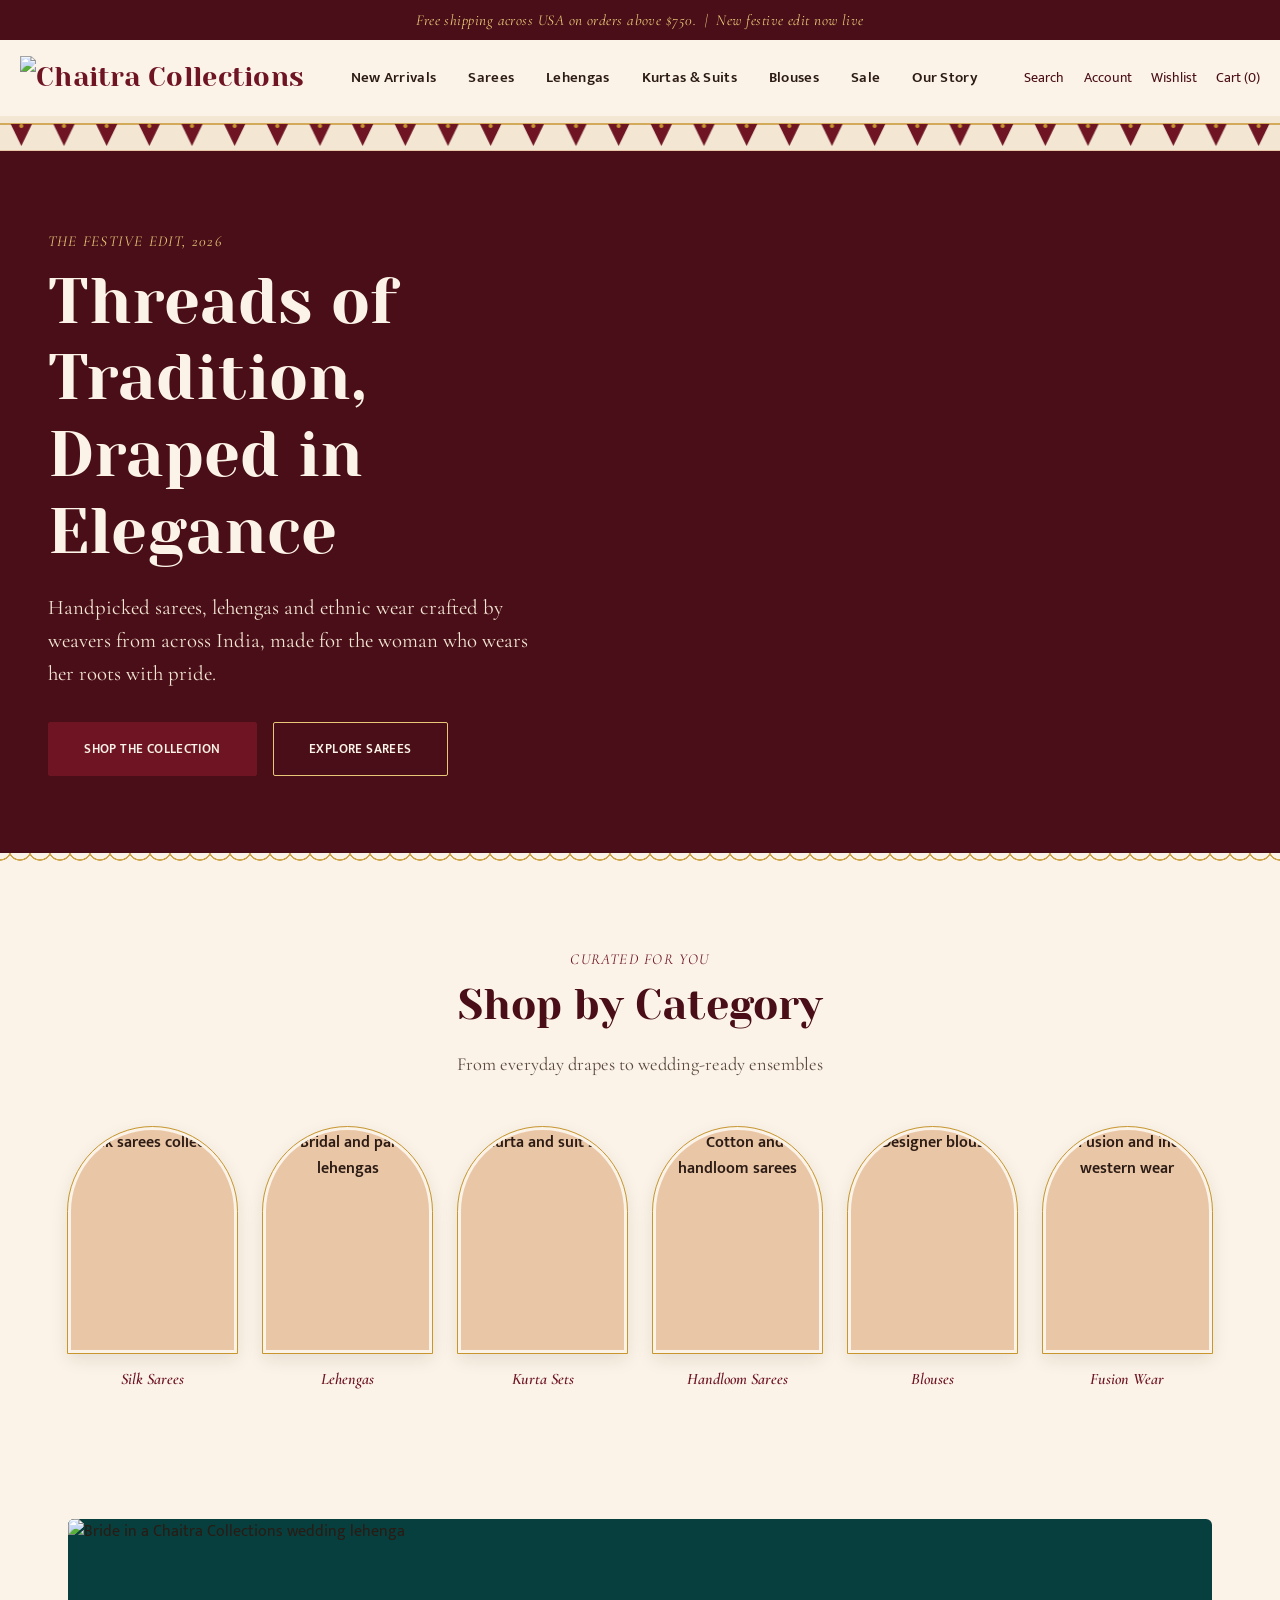
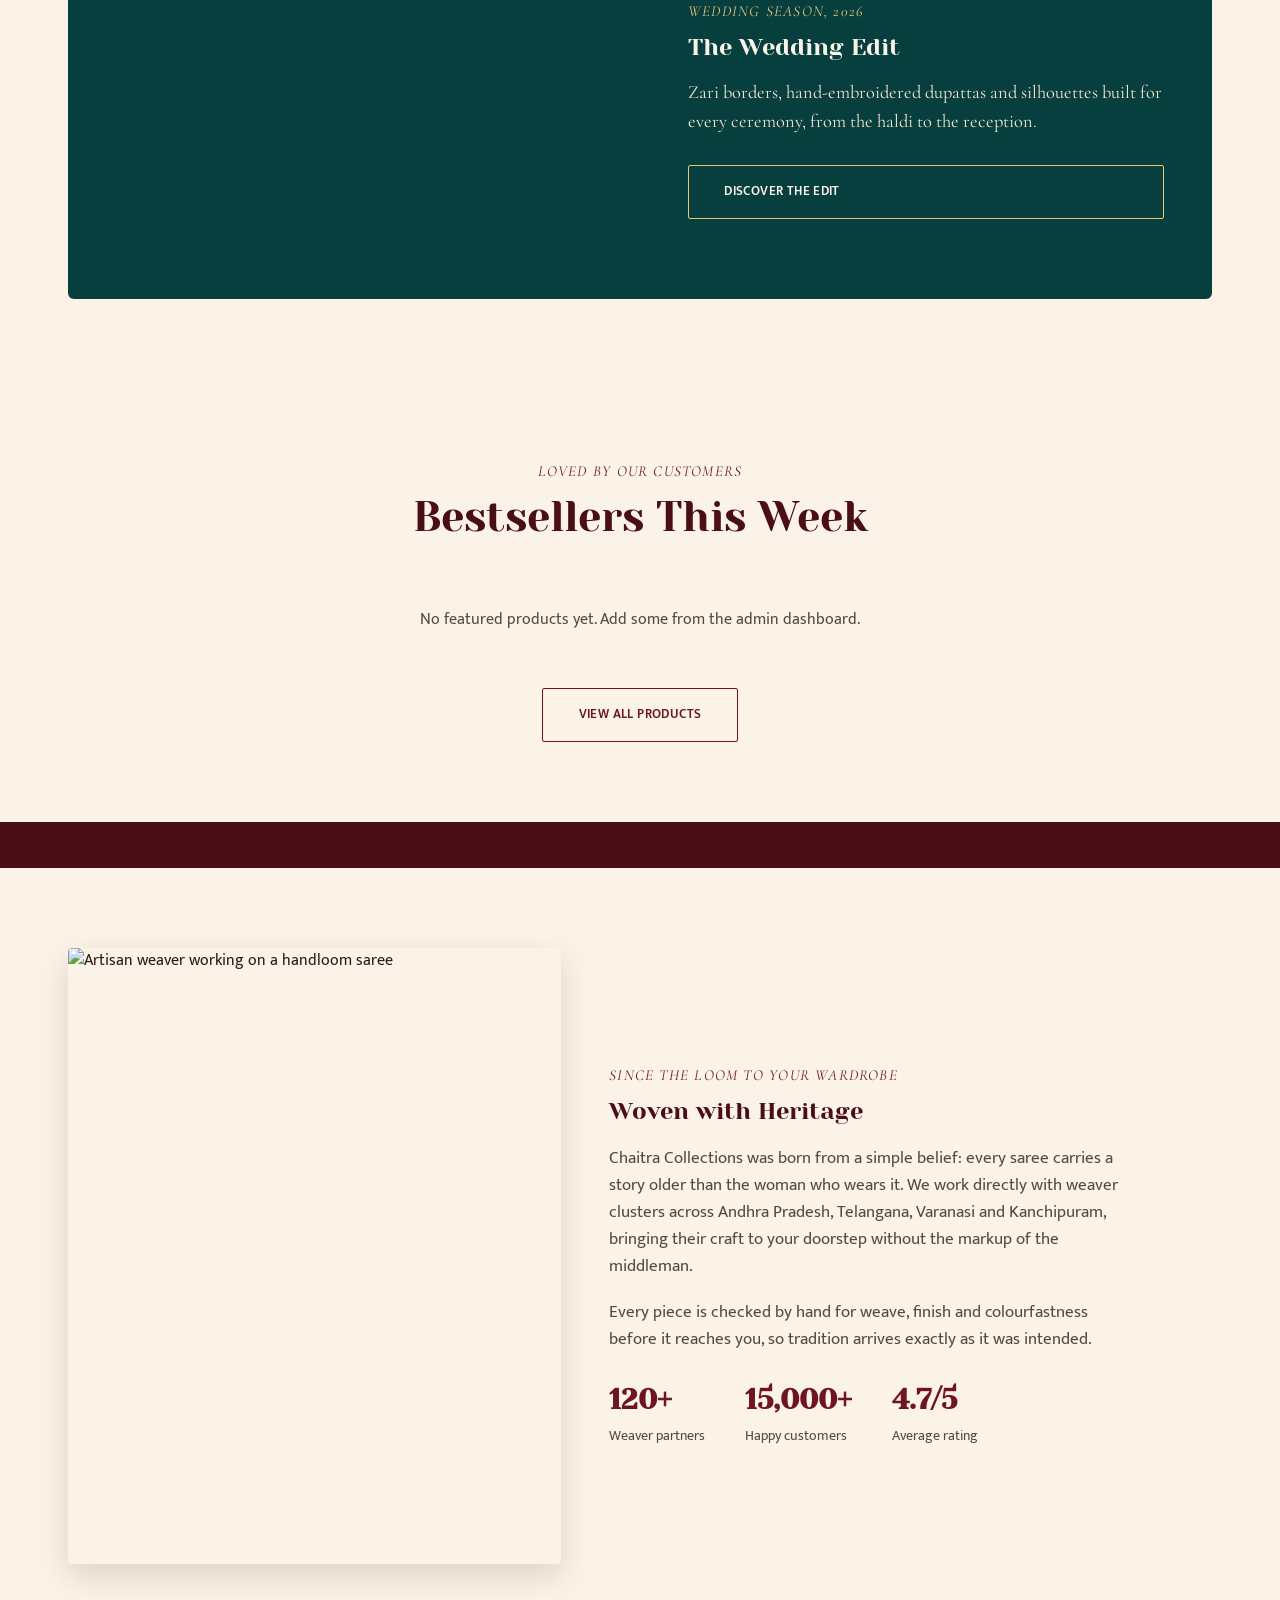
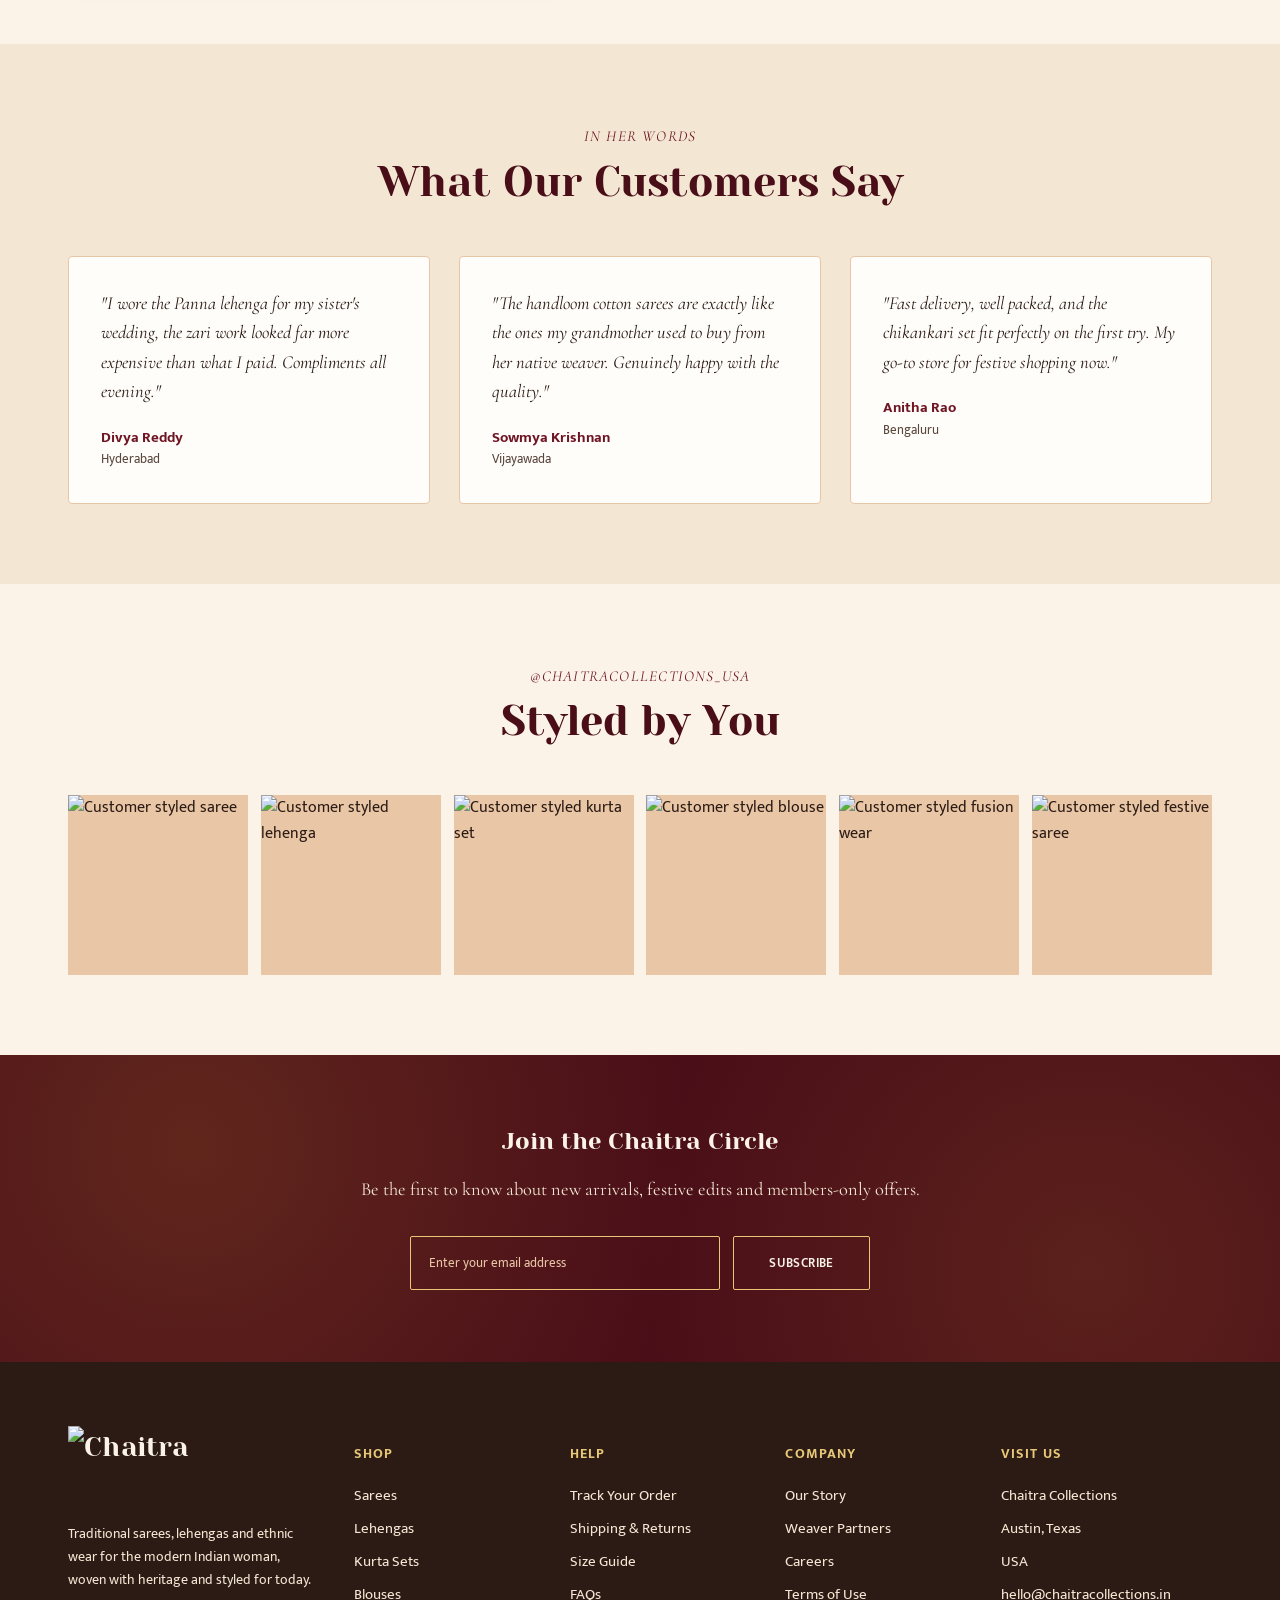
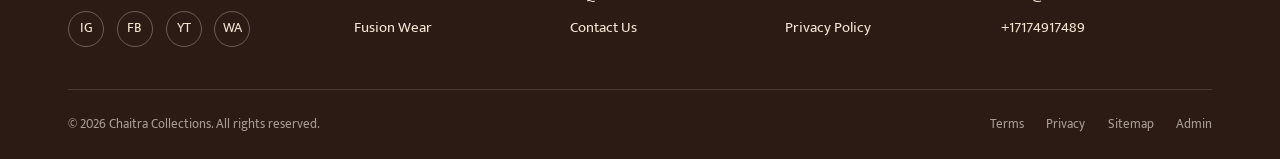
==== index.html @ c7c294cf "Add files via upload" ====
<!DOCTYPE html>
<html lang="en">
<head>
<meta charset="UTF-8">
<meta name="viewport" content="width=device-width, initial-scale=1.0">
<title>Chaitra Collections | Traditional Sarees, Lehengas &amp; Ethnic Wear for Women</title>
<meta name="description" content="Chaitra Collections brings you handpicked traditional sarees, lehengas, kurtas and ethnic wear for women, woven with heritage and styled for today.">
<link rel="preconnect" href="https://fonts.googleapis.com">
<link href="https://fonts.googleapis.com/css2?family=Yeseva+One&family=Cormorant+Garamond:ital@0;1&family=Mukta:wght@400;500;600;700&display=swap" rel="stylesheet">
<link rel="stylesheet" href="styles.css">
</head>
<body>

<!-- Announcement strip -->
<div class="announce-strip">Free shipping across USA on orders above $750. &nbsp;|&nbsp; New festive edit now live</div>

<!-- Header -->
<header class="site-header">
  <div class="container nav-row">
    <a href="index.html" class="logo">
      <img src="https://res.cloudinary.com/loxmaejx/image/upload/v1784742708/CHAITRA_COLLECTIONS_fuhpnd.png" alt="Chaitra Collections">
    </a>

    <nav aria-label="Primary">
      <ul class="nav-links">
        <li><a href="shop.html">New Arrivals</a></li>
        <li><a href="shop.html?category=sarees">Sarees</a></li>
        <li><a href="shop.html?category=lehengas">Lehengas</a></li>
        <li><a href="shop.html?category=kurtas">Kurtas &amp; Suits</a></li>
        <li><a href="shop.html?category=blouses">Blouses</a></li>
        <li><a href="shop.html?sale=1">Sale</a></li>
        <li><a href="about.html">Our Story</a></li>
      </ul>
    </nav>

    <div class="nav-icons">
      <a href="#" aria-label="Search">Search</a>
      <a href="#" aria-label="Account">Account</a>
      <a href="#" aria-label="Wishlist">Wishlist</a>
      <a href="#" aria-label="Cart">Cart (0)</a>
    </div>

    <button class="nav-toggle" aria-label="Open menu" aria-expanded="false">&#9776;</button>
  </div>

  <!-- Signature element: toran / bunting garland -->
  <div class="bunting" aria-hidden="true">
    <svg viewBox="0 0 1200 28" preserveAspectRatio="none">
      <defs>
        <pattern id="toranFlag" width="40" height="28" patternUnits="userSpaceOnUse">
          <line x1="0" y1="2" x2="40" y2="2" stroke="#C7962F" stroke-width="1.5"/>
          <polygon points="10,2 30,2 20,24" fill="#6E1423"/>
          <circle cx="20" cy="4" r="2" fill="#C7962F"/>
        </pattern>
      </defs>
      <rect width="1200" height="28" fill="url(#toranFlag)"/>
    </svg>
  </div>
</header>

<main>

  <!-- Hero -->
  <section class="hero">
    <div class="hero-content">
      <span class="eyebrow">The Festive Edit, 2026</span>
      <h1>Threads of Tradition,<br>Draped in Elegance</h1>
      <p>Handpicked sarees, lehengas and ethnic wear crafted by weavers from across India, made for the woman who wears her roots with pride.</p>
      <div class="hero-actions">
        <a href="shop.html" class="btn btn-primary">Shop the Collection</a>
        <a href="shop.html" class="btn btn-outline">Explore Sarees</a>
      </div>
    </div>
  </section>

  <div class="zari-border" aria-hidden="true"></div>

  <!-- Shop by category -->
  <section class="section">
    <div class="container">
      <div class="section-head">
        <span class="eyebrow">Curated for you</span>
        <h2>Shop by Category</h2>
        <p>From everyday drapes to wedding-ready ensembles</p>
      </div>

      <div class="category-row">
        <a href="shop.html" class="category-card">
          <div class="category-arch">
            <img src="https://res.cloudinary.com/loxmaejx/image/upload/v1784742944/silky_wear_jer1se.jpg" alt="Silk sarees collection">
          </div>
          <span>Silk Sarees</span>
        </a>
        <a href="shop.html" class="category-card">
          <div class="category-arch">
            <img src="https://res.cloudinary.com/loxmaejx/image/upload/v1784742944/Royal_Pink_Gold_Lehenga_Saree_Look_Bridal_Reception_Outfit_Inspiration_p0xczi.jpg" alt="Bridal and party lehengas">
          </div>
          <span>Lehengas</span>
        </a>
        <a href="shop.html" class="category-card">
          <div class="category-arch">
            <img src="https://res.cloudinary.com/loxmaejx/image/upload/v1784742943/Aari_Dori_Pearl_Embroidery__The_RANG_Edit_mbegpk.jpg" alt="Kurta and suit sets">
          </div>
          <span>Kurta Sets</span>
        </a>
        <a href="shop.html" class="category-card">
          <div class="category-arch">
            <img src="https://res.cloudinary.com/loxmaejx/image/upload/v1784742943/Gadwal_Handloom_pure_silk_sarees_in_rare_colors_and_ready_to_wear_blouse_with_embroidered_blouse_fits_up_to_32_-46_saree_is_ready_fall_pico_lbsdwd.jpg" alt="Cotton and handloom sarees">
          </div>
          <span>Handloom Sarees</span>
        </a>
        <a href="shop.html" class="category-card">
          <div class="category-arch">
            <img src="https://res.cloudinary.com/loxmaejx/image/upload/v1784742941/Beautiful_and_Stylish_Blouse_Back_Design_for_Brides_ofwxdy.jpg" alt="Designer blouses">
          </div>
          <span>Blouses</span>
        </a>
        <a href="shop.html" class="category-card">
          <div class="category-arch">
            <img src="https://res.cloudinary.com/loxmaejx/image/upload/v1784742942/Nupur_Kanoi_aihuoh.jpg" alt="Fusion and indo-western wear">
          </div>
          <span>Fusion Wear</span>
        </a>
      </div>
    </div>
  </section>

  <div class="toran toran--ivory"></div>

  <!-- Festive campaign split banner -->
  <section class="section" style="padding-top: 0;">
    <div class="container">
      <div class="split-banner">
        <img src="https://res.cloudinary.com/loxmaejx/image/upload/v1784743157/Velvet_blouse-u_mattomme_comeback_ide_embroidery_jothe_fire_look_guaranteed_VelvetBlouse_Embroi_n5fp6k.jpg" alt="Bride in a Chaitra Collections wedding lehenga">
        <div class="split-banner-copy">
          <span class="eyebrow">Wedding Season, 2026</span>
          <h2>The Wedding Edit</h2>
          <p>Zari borders, hand-embroidered dupattas and silhouettes built for every ceremony, from the haldi to the reception.</p>
          <a href="shop.html" class="btn btn-outline">Discover the Edit</a>
        </div>
      </div>
    </div>
  </section>

  <!-- Bestsellers -->
  <section class="section">
    <div class="container">
      <div class="section-head">
        <span class="eyebrow">Loved by our customers</span>
        <h2>Bestsellers This Week</h2>
      </div>

      <div class="product-grid" id="bestsellerProducts">
        <p style="text-align:center; color: var(--ink-soft); grid-column: 1 / -1;">Loading products...</p>
      </div>

      <div style="text-align:center; margin-top: 2.5rem;">
        <a href="shop.html" class="btn btn-outline-dark">View All Products</a>
      </div>
    </div>
  </section>

  <div class="toran toran--maroon"></div>

  <!-- Heritage / brand story -->
  <section class="section">
    <div class="container heritage">
      <div class="heritage-media">
        <img src="https://res.cloudinary.com/loxmaejx/image/upload/v1784743513/handwoven_heritage_preserved_by_milan_silk_and_sarees_gy4nl2.jpg" alt="Artisan weaver working on a handloom saree">
      </div>
      <div class="heritage-copy">
        <span class="eyebrow">Since the loom to your wardrobe</span>
        <h2>Woven with Heritage</h2>
        <p>Chaitra Collections was born from a simple belief: every saree carries a story older than the woman who wears it. We work directly with weaver clusters across Andhra Pradesh, Telangana, Varanasi and Kanchipuram, bringing their craft to your doorstep without the markup of the middleman.</p>
        <p>Every piece is checked by hand for weave, finish and colourfastness before it reaches you, so tradition arrives exactly as it was intended.</p>
        <div class="heritage-stats">
          <div><strong>120+</strong><span>Weaver partners</span></div>
          <div><strong>15,000+</strong><span>Happy customers</span></div>
          <div><strong>4.7/5</strong><span>Average rating</span></div>
        </div>
      </div>
    </div>
  </section>

  <!-- Testimonials -->
  <section class="section" style="background: var(--ivory-deep);">
    <div class="container">
      <div class="section-head">
        <span class="eyebrow">In her words</span>
        <h2>What Our Customers Say</h2>
      </div>
      <div class="testimonial-row">
        <div class="testimonial-card">
          <p>"I wore the Panna lehenga for my sister's wedding, the zari work looked far more expensive than what I paid. Compliments all evening."</p>
          <div class="testimonial-name">Divya Reddy</div>
          <div class="testimonial-place">Hyderabad</div>
        </div>
        <div class="testimonial-card">
          <p>"The handloom cotton sarees are exactly like the ones my grandmother used to buy from her native weaver. Genuinely happy with the quality."</p>
          <div class="testimonial-name">Sowmya Krishnan</div>
          <div class="testimonial-place">Vijayawada</div>
        </div>
        <div class="testimonial-card">
          <p>"Fast delivery, well packed, and the chikankari set fit perfectly on the first try. My go-to store for festive shopping now."</p>
          <div class="testimonial-name">Anitha Rao</div>
          <div class="testimonial-place">Bengaluru</div>
        </div>
      </div>
    </div>
  </section>

  <!-- Instagram strip -->
  <section class="section">
    <div class="container">
      <div class="section-head">
        <span class="eyebrow">@chaitracollections_usa</span>
        <h2>Styled by You</h2>
      </div>
      <div class="insta-grid">
        <a><img src="https://res.cloudinary.com/loxmaejx/image/upload/v1784997972/WhatsApp_Image_2026-07-24_at_10.43.46_PM_k0rudm.jpg" alt="Customer styled saree"></a>
        <a><img src="https://res.cloudinary.com/loxmaejx/image/upload/v1784997973/WhatsApp_Image_2026-07-25_at_9.30.21_PM_xlizim.jpg" alt="Customer styled lehenga"></a>
        <a><img src="https://res.cloudinary.com/loxmaejx/image/upload/v1784997972/WhatsApp_Image_2026-07-22_at_11.57.59_AM_xwdz6g.jpg" alt="Customer styled kurta set"></a>
        <a><img src="https://res.cloudinary.com/loxmaejx/image/upload/v1784997973/WhatsApp_Image_2026-07-24_at_10.43.45_PM_q5ag32.jpg" alt="Customer styled blouse"></a>
        <a><img src="https://res.cloudinary.com/loxmaejx/image/upload/v1784743232/IMG_0918.JPG_1_wudzhz.jpg" alt="Customer styled fusion wear"></a>
        <a><img src="https://res.cloudinary.com/loxmaejx/image/upload/v1784743287/WhatsApp_Image_2026-07-16_at_4.27.20_PM_s2uqmx.jpg" alt="Customer styled festive saree"></a>
      </div>
    </div>
  </section>

  <!-- Newsletter -->
  <section class="newsletter">
    <div class="container">
      <h2>Join the Chaitra Circle</h2>
      <p>Be the first to know about new arrivals, festive edits and members-only offers.</p>
      <form class="newsletter-form">
        <input type="email" placeholder="Enter your email address" required aria-label="Email address">
        <button type="submit" class="btn btn-outline">Subscribe</button>
      </form>
    </div>
  </section>

</main>

<!-- Footer -->
<footer class="site-footer">
  <div class="container">
    <div class="footer-grid">
      <div class="footer-brand">
        <a href="index.html" class="logo">
          <img src="https://res.cloudinary.com/loxmaejx/image/upload/v1784743714/CHAITRA_COLLECTIONS_1_xwufh3.png" alt="Chaitra Collections">
        </a>
        <p>Traditional sarees, lehengas and ethnic wear for the modern Indian woman, woven with heritage and styled for today.</p>
        <div class="footer-social">
          <a href="https://www.instagram.com/chaitracollections_usa/" aria-label="Instagram">IG</a>
          <a href="#" aria-label="Facebook">FB</a>
          <a href="#" aria-label="YouTube">YT</a>
          <a href="https://api.whatsapp.com/send/?phone=%2B17174917489&text&type=phone_number&app_absent=0&utm_source=ig" aria-label="WhatsApp">WA</a>
        </div>
      </div>
      <div>
        <h4>Shop</h4>
        <ul>
          <li><a href="shop.html?category=sarees">Sarees</a></li>
          <li><a href="shop.html?category=lehengas">Lehengas</a></li>
          <li><a href="shop.html?category=kurtas">Kurta Sets</a></li>
          <li><a href="shop.html?category=blouses">Blouses</a></li>
          <li><a href="shop.html">Fusion Wear</a></li>
        </ul>
      </div>
      <div>
        <h4>Help</h4>
        <ul>
          <li><a href="#">Track Your Order</a></li>
          <li><a href="#">Shipping &amp; Returns</a></li>
          <li><a href="#">Size Guide</a></li>
          <li><a href="#">FAQs</a></li>
          <li><a href="#">Contact Us</a></li>
        </ul>
      </div>
      <div>
        <h4>Company</h4>
        <ul>
          <li><a href="about.html">Our Story</a></li>
          <li><a href="#">Weaver Partners</a></li>
          <li><a href="#">Careers</a></li>
          <li><a href="#">Terms of Use</a></li>
          <li><a href="#">Privacy Policy</a></li>
        </ul>
      </div>
      <div>
        <h4>Visit Us</h4>
        <ul>
          <li>Chaitra Collections</li>
          <li>Austin, Texas</li>
          <li>USA</li>
          <li><a href="mailto:hello@chaitracollections.in">hello@chaitracollections.in</a></li>
          <li><a href="tel:+17174917489">+17174917489</a></li>
        </ul>
      </div>
    </div>
    <div class="footer-bottom">
      <span>&copy; 2026 Chaitra Collections. All rights reserved.</span>
      <div class="footer-bottom-links">
        <a href="#">Terms</a>
        <a href="#">Privacy</a>
        <a href="#">Sitemap</a>
        <a href="admin.html">Admin</a>
      </div>
    </div>
  </div>
</footer>

<script src="https://cdn.jsdelivr.net/npm/@supabase/supabase-js@2/dist/umd/supabase.js"></script>
<script src="data.js"></script>
<script src="home.js"></script>
<script src="script.js"></script>
</body>
</html>
---- styles.css ----
/* ==========================================================================
   Chaitra Collections — Design tokens
   Palette: Ivory canvas, Oxblood maroon, Antique gold, Peacock teal
   Type: Yeseva One (display), Cormorant Garamond (accent/italic), Mukta (body)
   ========================================================================== */

:root {
  --ivory: #FBF3E7;
  --ivory-deep: #F3E6D3;
  --maroon: #6E1423;
  --maroon-deep: #4A0E18;
  --gold: #C7962F;
  --gold-light: #E8C878;
  --teal: #0B5D5B;
  --teal-deep: #073F3E;
  --ink: #2B1B14;
  --ink-soft: #5A473D;
  --blush: #E9C6A6;
  --cream-card: #FFFDF9;

  --font-display: 'Yeseva One', serif;
  --font-accent: 'Cormorant Garamond', serif;
  --font-body: 'Mukta', sans-serif;

  --radius-arch: 200px 200px 0 0;
  --shadow-soft: 0 12px 30px rgba(74, 14, 24, 0.14);
  --shadow-card: 0 6px 18px rgba(43, 27, 20, 0.10);
}

* { box-sizing: border-box; }

html { scroll-behavior: smooth; }

body {
  margin: 0;
  background: var(--ivory);
  color: var(--ink);
  font-family: var(--font-body);
  font-size: 16px;
  line-height: 1.6;
  -webkit-font-smoothing: antialiased;
}

img { max-width: 100%; display: block; }

a { color: inherit; text-decoration: none; }

.eyebrow {
  font-family: var(--font-accent);
  font-style: italic;
  letter-spacing: 0.08em;
  text-transform: uppercase;
  color: var(--maroon);
  font-size: 0.95rem;
  display: inline-block;
  margin-bottom: 0.6rem;
}

h1, h2, h3, .display {
  font-family: var(--font-display);
  font-weight: 400;
  color: var(--maroon-deep);
  line-height: 1.2;
  margin: 0;
}

.container {
  max-width: 1240px;
  margin: 0 auto;
  padding: 0 clamp(1.2rem, 4vw, 3rem);
}

/* Focus visibility for keyboard users */
a:focus-visible,
button:focus-visible,
input:focus-visible {
  outline: 3px solid var(--teal);
  outline-offset: 3px;
}

@media (prefers-reduced-motion: reduce) {
  * { animation-duration: 0.001ms !important; transition-duration: 0.001ms !important; }
}

/* ==========================================================================
   Signature element: Toran / bunting garland divider
   A row of triangular festoon flags with a scalloped zari-style edge,
   used as a recurring motif between sections instead of a plain rule.
   ========================================================================== */

.toran {
  width: 100%;
  height: 46px;
  display: block;
  background: var(--ivory);
}

.toran--maroon { background: var(--maroon-deep); }
.toran--ivory { background: var(--ivory); }

/* Scalloped zari border strip (repeating arcs), used under headers/cards */
.zari-border {
  height: 14px;
  width: 100%;
  background-image: radial-gradient(circle at 10px -4px, transparent 10px, var(--gold) 10.5px, var(--gold) 11.5px, transparent 12px);
  background-size: 20px 20px;
  background-position: center top;
  background-repeat: repeat-x;
  opacity: 0.85;
}

/* ==========================================================================
   Top announcement strip
   ========================================================================== */

.announce-strip {
  background: var(--maroon-deep);
  color: var(--gold-light);
  text-align: center;
  font-family: var(--font-accent);
  font-style: italic;
  font-size: 0.95rem;
  letter-spacing: 0.03em;
  padding: 0.5rem 1rem;
}

/* ==========================================================================
   Header / Navigation
   ========================================================================== */

.site-header {
  background: var(--ivory);
  border-bottom: 1px solid var(--blush);
}

.nav-row {
  display: flex;
  align-items: center;
  justify-content: space-between;
  padding: 1rem 0;
  gap: 1.5rem;
}

.logo {
  font-family: var(--font-display);
  font-size: 1.7rem;
  color: var(--maroon);
  letter-spacing: 0.01em;
  display: inline-flex;
  align-items: center;
}

.logo span {
  color: var(--gold);
}

.logo img {
  height: 44px;
  width: auto;
  display: block;
}

.footer-brand .logo img {
  height: 38px;
}

.nav-links {
  display: flex;
  gap: 2rem;
  list-style: none;
  margin: 0;
  padding: 0;
  font-size: 0.95rem;
  font-weight: 600;
  letter-spacing: 0.02em;
}

.nav-links a {
  position: relative;
  padding: 0.3rem 0;
  color: var(--ink);
}

.nav-links a::after {
  content: "";
  position: absolute;
  left: 0; right: 0; bottom: -2px;
  height: 2px;
  background: var(--gold);
  transform: scaleX(0);
  transform-origin: left;
  transition: transform 0.25s ease;
}

.nav-links a:hover::after,
.nav-links a[aria-current="page"]::after {
  transform: scaleX(1);
}

.nav-icons {
  display: flex;
  align-items: center;
  gap: 1.2rem;
}

.nav-icons a, .nav-icons button {
  background: none;
  border: none;
  cursor: pointer;
  color: var(--maroon-deep);
  font-family: var(--font-body);
  font-size: 0.9rem;
  display: flex;
  align-items: center;
  gap: 0.35rem;
}

.nav-toggle {
  display: none;
  background: none;
  border: none;
  font-size: 1.5rem;
  color: var(--maroon-deep);
  cursor: pointer;
}

/* Bunting / toran garland under the header */
.bunting {
  display: flex;
  justify-content: center;
  background: var(--ivory-deep);
  overflow: hidden;
  padding-top: 6px;
}

.bunting svg { display: block; width: 100%; height: 28px; }

/* ==========================================================================
   Buttons
   ========================================================================== */

.btn {
  display: inline-block;
  font-family: var(--font-body);
  font-weight: 600;
  letter-spacing: 0.03em;
  text-transform: uppercase;
  font-size: 0.82rem;
  padding: 0.95rem 2.2rem;
  border-radius: 2px;
  cursor: pointer;
  border: 1.5px solid transparent;
  transition: background 0.2s ease, color 0.2s ease, border-color 0.2s ease;
}

.btn-primary {
  background: var(--maroon);
  color: var(--ivory);
  border-color: var(--maroon);
}
.btn-primary:hover { background: var(--maroon-deep); }

.btn-outline {
  background: transparent;
  color: var(--ivory);
  border-color: var(--gold-light);
}
.btn-outline:hover { background: var(--gold-light); color: var(--maroon-deep); }

.btn-outline-dark {
  background: transparent;
  color: var(--maroon);
  border-color: var(--maroon);
}
.btn-outline-dark:hover { background: var(--maroon); color: var(--ivory); }

/* ==========================================================================
   Hero
   ========================================================================== */

.hero {
  position: relative;
  min-height: 78vh;
  display: flex;
  align-items: center;
  background: linear-gradient(120deg, rgba(74,14,24,0.72), rgba(74,14,24,0.30)),
              url("https://res.cloudinary.com/loxmaejx/image/upload/v1784742007/ChatGPT_Image_Jul_22_2026_11_08_19_PM_uowbv6.png") center/cover no-repeat;
  background-color: var(--maroon-deep);
}

.hero-content {
  max-width: 620px;
  padding: 3rem clamp(1.2rem, 4vw, 3rem);
  color: var(--ivory);
}

.hero-content .eyebrow { color: var(--gold-light); }

.hero-content h1 {
  color: var(--ivory);
  font-size: clamp(2.6rem, 5vw, 4rem);
  margin-bottom: 1rem;
}

.hero-content p {
  font-family: var(--font-accent);
  font-size: 1.3rem;
  color: var(--ivory-deep);
  margin-bottom: 2rem;
  max-width: 480px;
}

.hero-actions { display: flex; gap: 1rem; flex-wrap: wrap; }

/* ==========================================================================
   Section headings
   ========================================================================== */

.section {
  padding: 5rem 0;
}

.section-head {
  text-align: center;
  max-width: 640px;
  margin: 0 auto 3rem;
}

.section-head h2 {
  font-size: clamp(1.9rem, 3.5vw, 2.6rem);
  margin-bottom: 0.5rem;
}

.section-head p {
  font-family: var(--font-accent);
  font-size: 1.15rem;
  color: var(--ink-soft);
}

/* ==========================================================================
   Category arches (shop by category)
   ========================================================================== */

.category-row {
  display: grid;
  grid-template-columns: repeat(6, 1fr);
  gap: 1.6rem;
}

.category-card {
  text-align: center;
  font-weight: 600;
}

.category-arch {
  border-radius: var(--radius-arch);
  overflow: hidden;
  aspect-ratio: 3 / 4;
  background: var(--blush);
  box-shadow: var(--shadow-card);
  margin-bottom: 0.9rem;
  border: 3px solid var(--ivory);
  outline: 1px solid var(--gold);
}

.category-arch img {
  width: 100%; height: 100%; object-fit: cover;
}

.category-card span {
  font-family: var(--font-accent);
  font-style: italic;
  color: var(--maroon);
}

/* ==========================================================================
   Split banner (festive / campaign)
   ========================================================================== */

.split-banner {
  display: grid;
  grid-template-columns: 1fr 1fr;
  align-items: stretch;
  background: var(--teal-deep);
  border-radius: 6px;
  overflow: hidden;
}

.split-banner img {
  width: 100%; height: 100%; object-fit: cover; min-height: 380px;
}

.split-banner-copy {
  padding: 3rem;
  color: var(--ivory);
  display: flex;
  flex-direction: column;
  justify-content: center;
}

.split-banner-copy .eyebrow { color: var(--gold-light); }
.split-banner-copy h2 { color: var(--ivory); }
.split-banner-copy p {
  font-family: var(--font-accent);
  font-size: 1.15rem;
  color: var(--ivory-deep);
  margin: 1rem 0 1.8rem;
}

/* ==========================================================================
   Product grid & cards
   ========================================================================== */

.product-grid {
  display: grid;
  grid-template-columns: repeat(4, 1fr);
  gap: 1.8rem;
}

.product-card {
  background: var(--cream-card);
  border-radius: 4px;
  overflow: hidden;
  box-shadow: var(--shadow-card);
  transition: transform 0.25s ease, box-shadow 0.25s ease;
}

.product-card:hover {
  transform: translateY(-4px);
  box-shadow: var(--shadow-soft);
}

.product-media {
  position: relative;
  aspect-ratio: 3 / 4;
  background: var(--ivory-deep);
  overflow: hidden;
}

.product-media img { width: 100%; height: 100%; object-fit: cover; }

.product-tag {
  position: absolute;
  top: 0.8rem; left: 0.8rem;
  background: var(--maroon);
  color: var(--gold-light);
  font-size: 0.7rem;
  letter-spacing: 0.05em;
  text-transform: uppercase;
  padding: 0.3rem 0.7rem;
  border-radius: 2px;
}

.product-wishlist {
  position: absolute;
  top: 0.7rem; right: 0.7rem;
  background: rgba(251,243,231,0.9);
  border: none;
  border-radius: 50%;
  width: 34px; height: 34px;
  cursor: pointer;
  color: var(--maroon);
}

.product-info { padding: 1rem 1.1rem 1.3rem; }

.product-info .cat {
  font-size: 0.75rem;
  text-transform: uppercase;
  letter-spacing: 0.06em;
  color: var(--ink-soft);
}

.product-info h3 {
  font-family: var(--font-body);
  font-weight: 600;
  font-size: 1rem;
  color: var(--ink);
  margin: 0.3rem 0 0.4rem;
}

.price-row { display: flex; align-items: baseline; gap: 0.6rem; }

.price-now { font-weight: 700; color: var(--maroon); }
.price-old { text-decoration: line-through; color: var(--ink-soft); font-size: 0.9rem; }
.price-off { color: var(--teal); font-size: 0.85rem; font-weight: 600; }

/* ==========================================================================
   Heritage / brand story strip
   ========================================================================== */

.heritage {
  display: grid;
  grid-template-columns: 0.9fr 1.1fr;
  gap: 3rem;
  align-items: center;
}

.heritage-media {
  position: relative;
  aspect-ratio: 4/5;
  border-radius: 4px;
  overflow: hidden;
  box-shadow: var(--shadow-soft);
}

.heritage-media img { width: 100%; height: 100%; object-fit: cover; }

.heritage-copy p {
  font-size: 1.05rem;
  color: var(--ink-soft);
  margin: 1.2rem 0;
  max-width: 520px;
}

.heritage-stats {
  display: flex;
  gap: 2.5rem;
  margin-top: 1.5rem;
}

.heritage-stats div strong {
  display: block;
  font-family: var(--font-display);
  font-size: 1.8rem;
  color: var(--maroon);
}

.heritage-stats div span {
  font-size: 0.85rem;
  color: var(--ink-soft);
}

/* ==========================================================================
   Testimonials
   ========================================================================== */

.testimonial-row {
  display: grid;
  grid-template-columns: repeat(3, 1fr);
  gap: 1.8rem;
}

.testimonial-card {
  background: var(--cream-card);
  border: 1px solid var(--blush);
  border-radius: 4px;
  padding: 2rem;
}

.testimonial-card p {
  font-family: var(--font-accent);
  font-style: italic;
  font-size: 1.15rem;
  color: var(--ink);
  margin: 0 0 1.2rem;
}

.testimonial-name { font-weight: 700; color: var(--maroon); font-size: 0.95rem; }
.testimonial-place { font-size: 0.8rem; color: var(--ink-soft); }

/* ==========================================================================
   Instagram strip
   ========================================================================== */

.insta-grid {
  display: grid;
  grid-template-columns: repeat(6, 1fr);
  gap: 0.8rem;
}

.insta-grid a {
  display: block;
  aspect-ratio: 1/1;
  overflow: hidden;
  background: var(--blush);
}

.insta-grid img { width: 100%; height: 100%; object-fit: cover; transition: transform 0.3s ease; }
.insta-grid a:hover img { transform: scale(1.06); }

/* ==========================================================================
   Newsletter
   ========================================================================== */

.newsletter {
  background: var(--maroon-deep);
  background-image: radial-gradient(circle at 15% 30%, rgba(199,150,47,0.18), transparent 45%),
                     radial-gradient(circle at 85% 70%, rgba(199,150,47,0.14), transparent 40%);
  color: var(--ivory);
  text-align: center;
  padding: 4.5rem 1.5rem;
}

.newsletter h2 { color: var(--ivory); margin-bottom: 0.6rem; }
.newsletter p { font-family: var(--font-accent); font-size: 1.15rem; color: var(--ivory-deep); margin-bottom: 2rem; }

.newsletter-form {
  display: flex;
  justify-content: center;
  gap: 0.8rem;
  max-width: 460px;
  margin: 0 auto;
  flex-wrap: wrap;
}

.newsletter-form input {
  flex: 1;
  min-width: 220px;
  padding: 0.9rem 1.1rem;
  border: 1.5px solid var(--gold-light);
  background: transparent;
  color: var(--ivory);
  border-radius: 2px;
  font-family: var(--font-body);
}

.newsletter-form input::placeholder { color: var(--blush); }

/* ==========================================================================
   Footer
   ========================================================================== */

.site-footer {
  background: var(--ink);
  color: var(--ivory-deep);
  padding: 4rem 0 1.5rem;
}

.footer-grid {
  display: grid;
  grid-template-columns: 1.4fr 1fr 1fr 1fr 1.2fr;
  gap: 2.5rem;
  padding-bottom: 2.5rem;
  border-bottom: 1px solid rgba(251,243,231,0.15);
}

.footer-grid h4 {
  color: var(--gold-light);
  font-family: var(--font-body);
  font-size: 0.85rem;
  text-transform: uppercase;
  letter-spacing: 0.08em;
  margin-bottom: 1.1rem;
}

.footer-grid ul { list-style: none; margin: 0; padding: 0; }
.footer-grid li { margin-bottom: 0.6rem; font-size: 0.92rem; }
.footer-grid a:hover { color: var(--gold-light); }

.footer-brand .logo { color: var(--ivory); margin-bottom: 0.8rem; display: inline-block; }
.footer-brand .logo span { color: var(--gold-light); }
.footer-brand p { font-size: 0.9rem; color: var(--ivory-deep); max-width: 260px; }

.footer-social { display: flex; gap: 0.8rem; margin-top: 1.2rem; }
.footer-social a {
  width: 36px; height: 36px;
  border: 1px solid rgba(251,243,231,0.3);
  border-radius: 50%;
  display: flex; align-items: center; justify-content: center;
  font-size: 0.85rem;
}
.footer-social a:hover { background: var(--gold-light); color: var(--ink); border-color: var(--gold-light); }

.footer-bottom {
  display: flex;
  justify-content: space-between;
  align-items: center;
  padding-top: 1.5rem;
  font-size: 0.82rem;
  color: rgba(251,243,231,0.6);
  flex-wrap: wrap;
  gap: 0.8rem;
}

.footer-bottom-links { display: flex; gap: 1.4rem; }

/* ==========================================================================
   Breadcrumb / filter bar (shop page)
   ========================================================================== */

.page-banner {
  background: var(--ivory-deep);
  padding: 3rem 0 2rem;
  text-align: center;
}

.breadcrumb {
  font-size: 0.85rem;
  color: var(--ink-soft);
  margin-bottom: 0.6rem;
}
.breadcrumb a { color: var(--maroon); font-weight: 600; }

.shop-layout {
  display: grid;
  grid-template-columns: 260px 1fr;
  gap: 2.5rem;
  align-items: start;
}

.filter-panel {
  background: var(--cream-card);
  border: 1px solid var(--blush);
  border-radius: 4px;
  padding: 1.6rem;
  position: sticky;
  top: 1.5rem;
}

.filter-group { margin-bottom: 1.6rem; }
.filter-group:last-child { margin-bottom: 0; }

.filter-group h4 {
  font-size: 0.85rem;
  text-transform: uppercase;
  letter-spacing: 0.06em;
  color: var(--maroon);
  margin-bottom: 0.8rem;
}

.filter-option {
  display: flex;
  align-items: center;
  gap: 0.55rem;
  font-size: 0.92rem;
  margin-bottom: 0.55rem;
  color: var(--ink-soft);
}

.swatch-row { display: flex; flex-wrap: wrap; gap: 0.5rem; }
.swatch {
  width: 26px; height: 26px;
  border-radius: 50%;
  border: 2px solid var(--ivory);
  outline: 1px solid var(--blush);
  cursor: pointer;
}

.shop-toolbar {
  display: flex;
  justify-content: space-between;
  align-items: center;
  margin-bottom: 1.8rem;
  font-size: 0.9rem;
  color: var(--ink-soft);
}

.shop-toolbar select {
  font-family: var(--font-body);
  border: 1px solid var(--blush);
  background: var(--cream-card);
  padding: 0.5rem 0.8rem;
  border-radius: 2px;
}

.shop-grid {
  display: grid;
  grid-template-columns: repeat(3, 1fr);
  gap: 1.8rem;
}

.pagination {
  display: flex;
  justify-content: center;
  gap: 0.6rem;
  margin-top: 3rem;
}

.pagination a {
  width: 38px; height: 38px;
  border: 1px solid var(--blush);
  border-radius: 50%;
  display: flex; align-items: center; justify-content: center;
  font-size: 0.9rem;
}

.pagination a[aria-current="page"] {
  background: var(--maroon);
  color: var(--ivory);
  border-color: var(--maroon);
}

/* ==========================================================================
   Product detail page
   ========================================================================== */

.product-detail {
  display: grid;
  grid-template-columns: 1fr 1fr;
  gap: 3.5rem;
}

.pd-gallery-main {
  aspect-ratio: 3/4;
  border-radius: 4px;
  overflow: hidden;
  background: var(--ivory-deep);
  margin-bottom: 1rem;
}
.pd-gallery-main img { width: 100%; height: 100%; object-fit: cover; }

.pd-gallery-thumbs { display: grid; grid-template-columns: repeat(4, 1fr); gap: 0.7rem; }
.pd-gallery-thumbs div {
  aspect-ratio: 3/4;
  border-radius: 3px;
  overflow: hidden;
  border: 2px solid transparent;
  cursor: pointer;
  background: var(--ivory-deep);
}
.pd-gallery-thumbs div.active { border-color: var(--gold); }
.pd-gallery-thumbs img { width: 100%; height: 100%; object-fit: cover; }

.pd-info .cat { text-transform: uppercase; letter-spacing: 0.06em; font-size: 0.8rem; color: var(--ink-soft); }
.pd-info h1 { font-size: 2.1rem; margin: 0.5rem 0 0.7rem; }

.pd-rating { display: flex; align-items: center; gap: 0.5rem; color: var(--gold); margin-bottom: 1rem; font-size: 0.9rem; }
.pd-rating span { color: var(--ink-soft); }

.pd-price { display: flex; align-items: baseline; gap: 0.8rem; margin-bottom: 1.5rem; }
.pd-price .price-now { font-size: 1.5rem; }
.pd-tax-note { font-size: 0.8rem; color: var(--ink-soft); margin-top: -1rem; margin-bottom: 1.5rem; }

.pd-block { margin-bottom: 1.6rem; }
.pd-block h4 { font-size: 0.85rem; text-transform: uppercase; letter-spacing: 0.06em; color: var(--maroon); margin-bottom: 0.7rem; }

.size-row { display: flex; gap: 0.7rem; flex-wrap: wrap; }
.size-pill {
  width: 44px; height: 44px;
  border: 1.5px solid var(--blush);
  border-radius: 50%;
  display: flex; align-items: center; justify-content: center;
  font-size: 0.85rem; font-weight: 600;
  cursor: pointer;
  background: var(--cream-card);
}
.size-pill.active, .size-pill:hover { border-color: var(--maroon); color: var(--maroon); }

.pd-actions { display: flex; gap: 1rem; margin: 2rem 0; flex-wrap: wrap; }
.pd-actions .btn { flex: 1; min-width: 200px; text-align: center; }

.pd-usps { display: flex; flex-direction: column; gap: 0.8rem; font-size: 0.9rem; color: var(--ink-soft); border-top: 1px solid var(--blush); padding-top: 1.5rem; }

.accordion { border-top: 1px solid var(--blush); }
.accordion-item { border-bottom: 1px solid var(--blush); }
.accordion-item summary {
  padding: 1rem 0;
  cursor: pointer;
  font-weight: 600;
  color: var(--maroon-deep);
  display: flex;
  justify-content: space-between;
}
.accordion-item p, .accordion-item ul { color: var(--ink-soft); padding-bottom: 1rem; margin: 0; }

/* ==========================================================================
   Responsive
   ========================================================================== */

@media (max-width: 1080px) {
  .category-row { grid-template-columns: repeat(3, 1fr); }
  .product-grid { grid-template-columns: repeat(2, 1fr); }
  .shop-grid { grid-template-columns: repeat(2, 1fr); }
  .footer-grid { grid-template-columns: 1fr 1fr; }
  .heritage { grid-template-columns: 1fr; }
  .testimonial-row { grid-template-columns: 1fr; }
  .insta-grid { grid-template-columns: repeat(3, 1fr); }
}

@media (max-width: 860px) {
  .nav-links {
    display: none;
    position: absolute;
    left: 0; right: 0; top: 100%;
    background: var(--ivory);
    flex-direction: column;
    gap: 0;
    padding: 0.5rem 1.2rem 1rem;
    border-bottom: 1px solid var(--blush);
    box-shadow: var(--shadow-card);
  }
  .nav-links.nav-links--open { display: flex; }
  .nav-links li { width: 100%; }
  .nav-links a { display: block; padding: 0.7rem 0; }
  .site-header { position: relative; }
  .nav-toggle { display: block; }
  .split-banner { grid-template-columns: 1fr; }
  .split-banner img { min-height: 260px; }
  .shop-layout { grid-template-columns: 1fr; }
  .filter-panel { position: static; }
  .product-detail { grid-template-columns: 1fr; gap: 2rem; }
}

@media (max-width: 560px) {
  .category-row { grid-template-columns: repeat(2, 1fr); }
  .product-grid { grid-template-columns: 1fr 1fr; }
  .shop-grid { grid-template-columns: 1fr; }
  .footer-grid { grid-template-columns: 1fr; gap: 2rem; }
  .insta-grid { grid-template-columns: repeat(2, 1fr); }
  .hero { min-height: 90vh; }
}
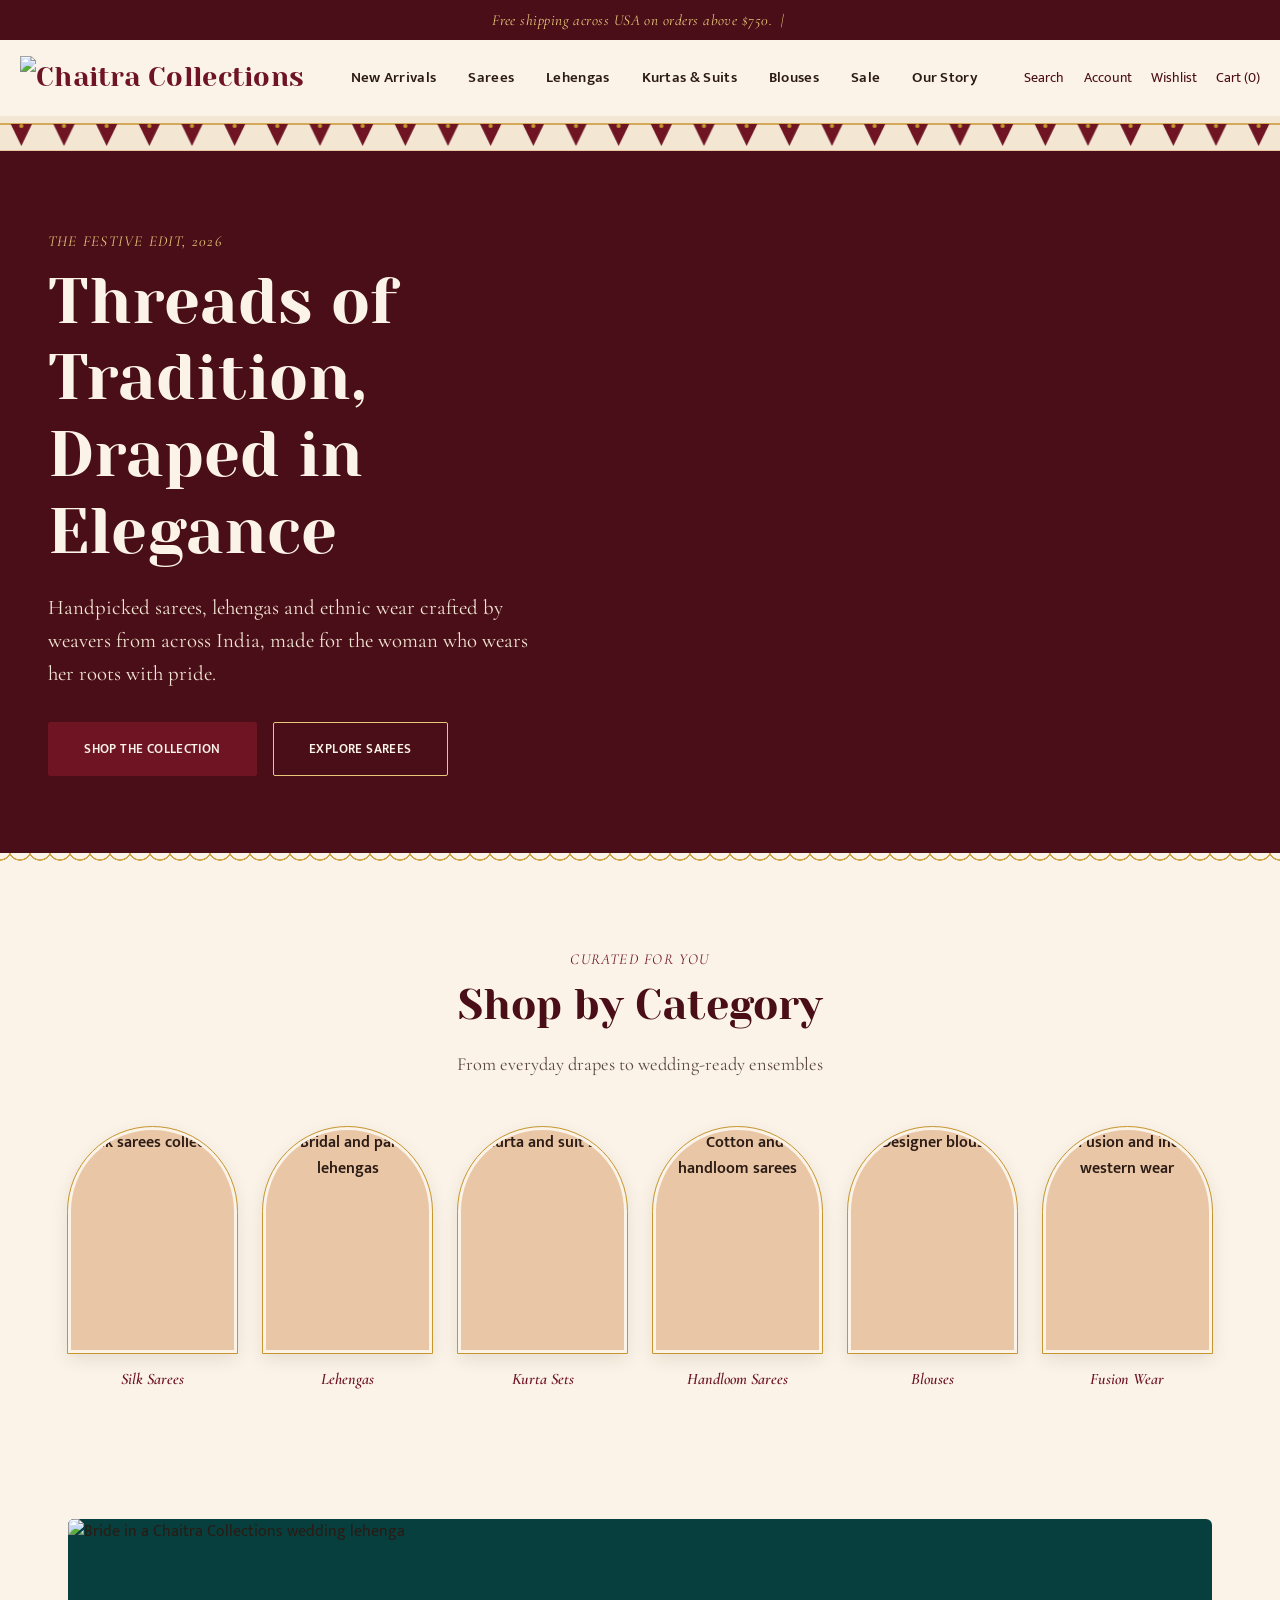
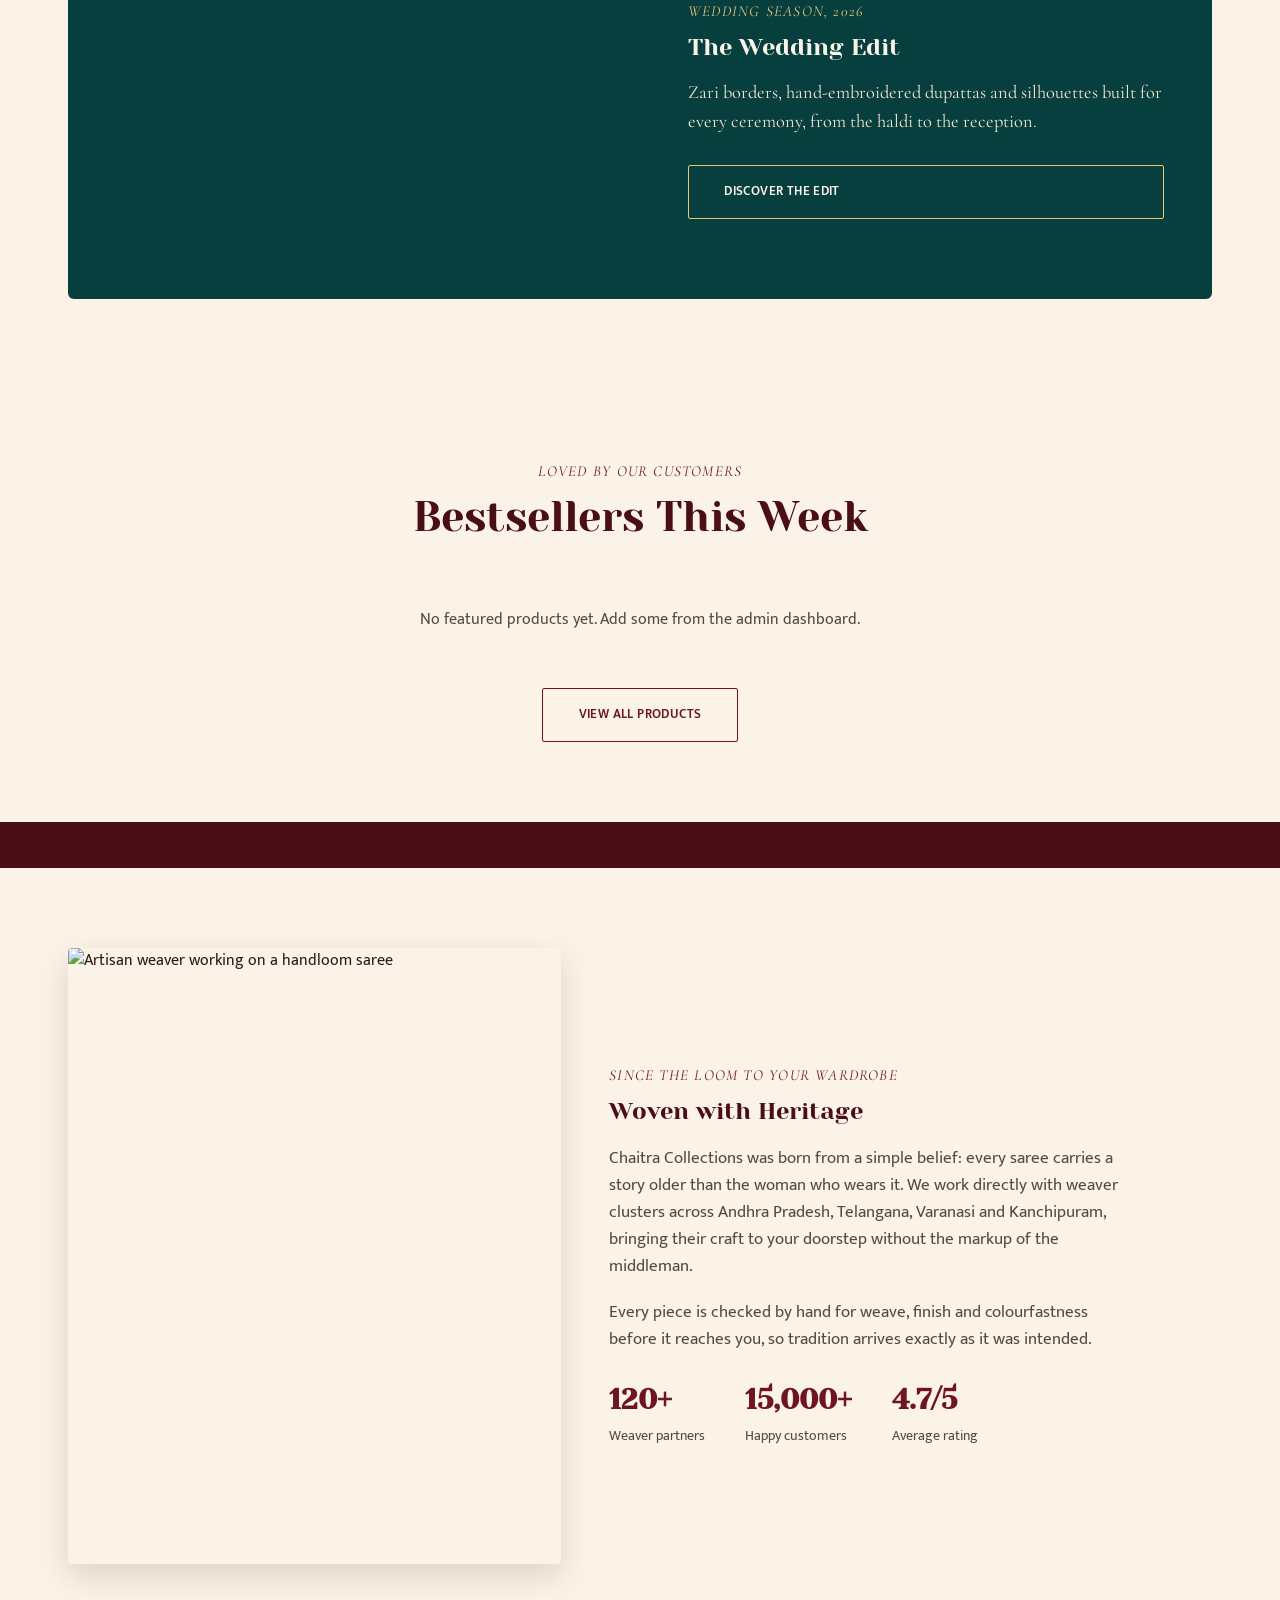
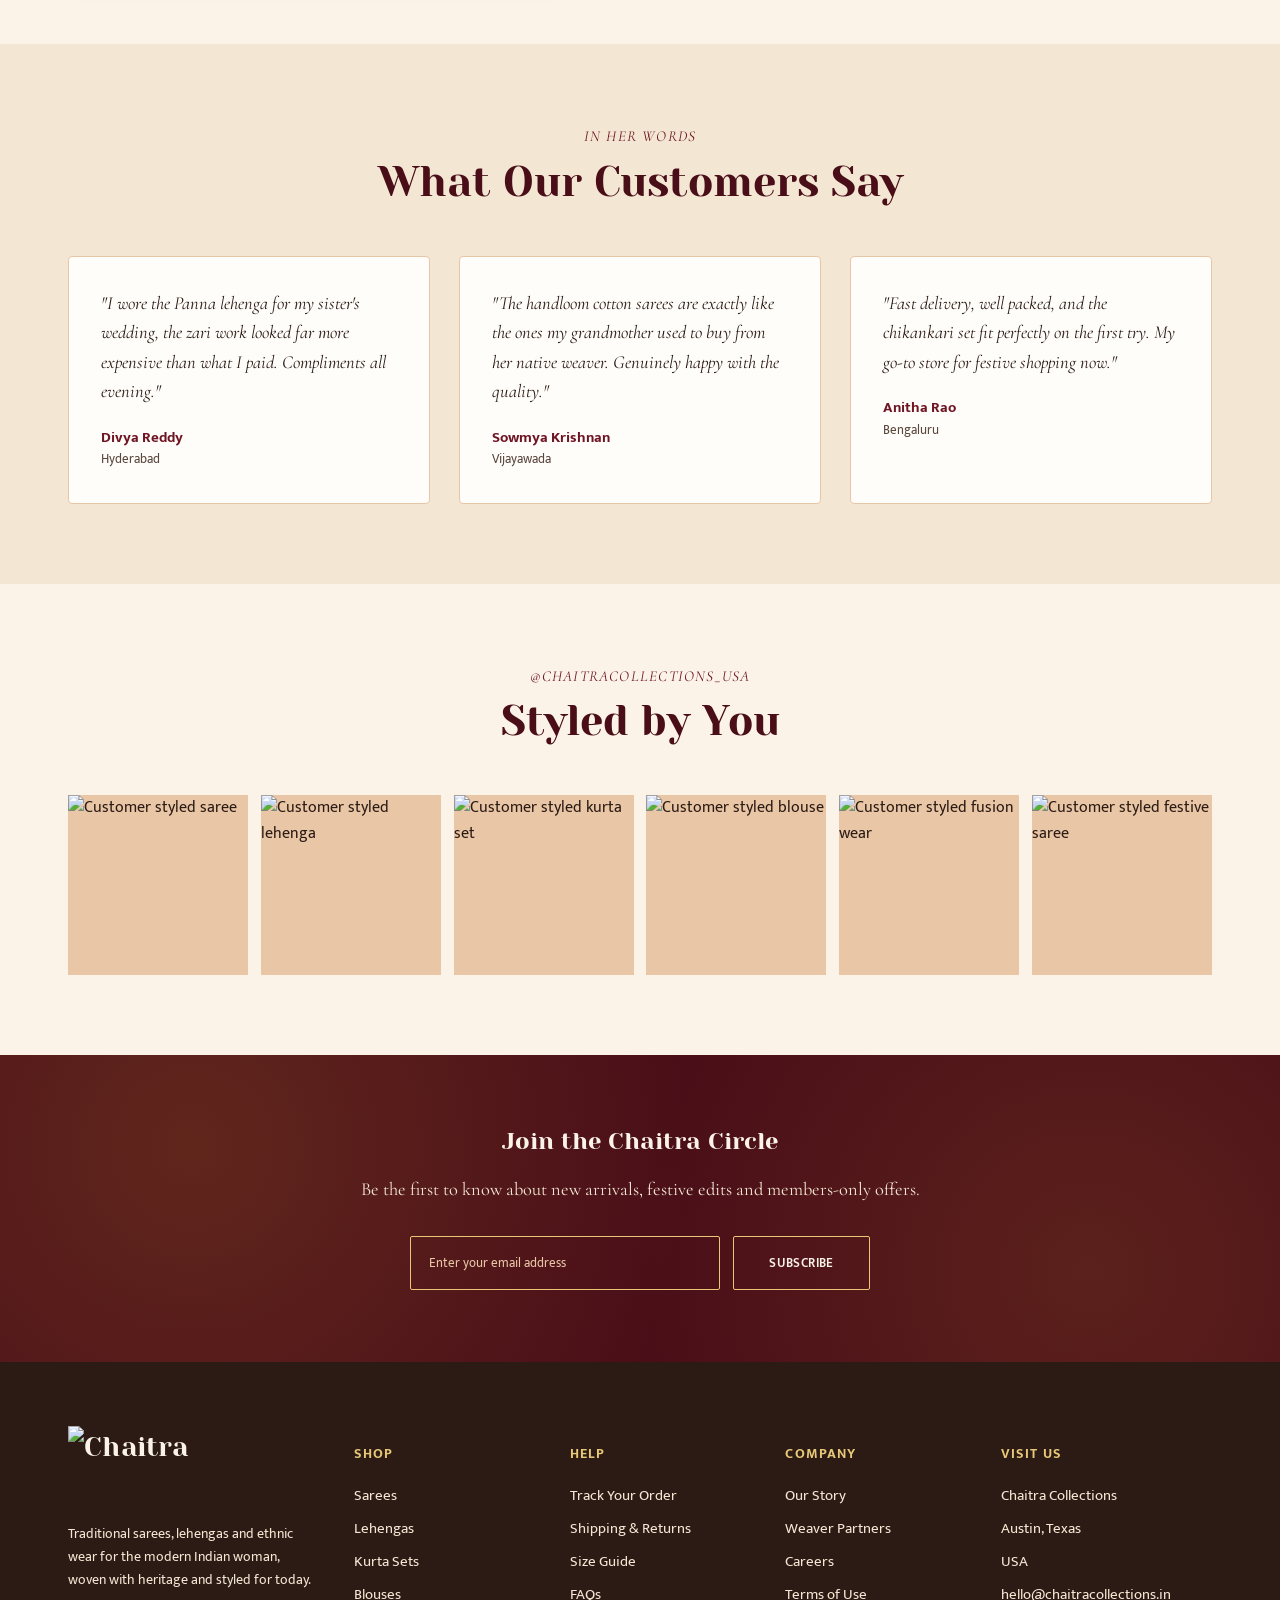
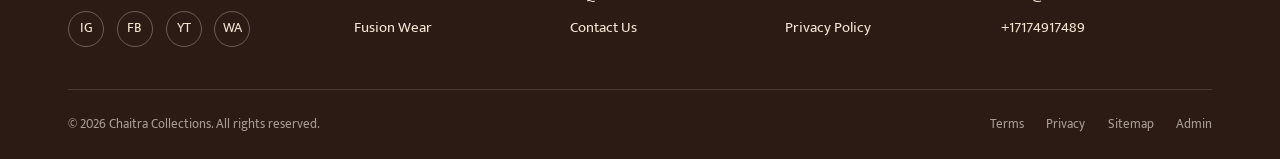
==== commit 4a75ac92: "Update index.html" ====
--- a/index.html
+++ b/index.html
@@ -12,7 +12,7 @@
 <body>
 
 <!-- Announcement strip -->
-<div class="announce-strip">Free shipping across USA on orders above $750. &nbsp;|&nbsp; New festive edit now live</div>
+<div class="announce-strip">Free shipping across USA on orders above $750. &nbsp;|&nbsp;</div>
 
 <!-- Header -->
 <header class="site-header">
@@ -312,7 +312,11 @@
 
 <script src="https://cdn.jsdelivr.net/npm/@supabase/supabase-js@2/dist/umd/supabase.js"></script>
 <script src="data.js"></script>
+<script src="cart.js"></script>
+<script src="wishlist.js"></script>
+<script src="account.js"></script>
 <script src="home.js"></script>
+<script src="search.js"></script>
 <script src="script.js"></script>
 </body>
 </html>
--- a/styles.css
+++ b/styles.css
@@ -869,6 +869,12 @@
 }
 
 @media (max-width: 860px) {
+  .nav-row {
+    flex-wrap: wrap;
+    row-gap: 0.6rem;
+  }
+  .logo img { height: 36px; }
+  .nav-icons { gap: 0.9rem; }
   .nav-links {
     display: none;
     position: absolute;
@@ -887,9 +893,11 @@
   .nav-toggle { display: block; }
   .split-banner { grid-template-columns: 1fr; }
   .split-banner img { min-height: 260px; }
+  .split-banner-copy { padding: 2rem 1.5rem; }
   .shop-layout { grid-template-columns: 1fr; }
   .filter-panel { position: static; }
   .product-detail { grid-template-columns: 1fr; gap: 2rem; }
+  .shop-toolbar { flex-wrap: wrap; gap: 0.8rem; }
 }
 
 @media (max-width: 560px) {
@@ -899,4 +907,433 @@
   .footer-grid { grid-template-columns: 1fr; gap: 2rem; }
   .insta-grid { grid-template-columns: repeat(2, 1fr); }
   .hero { min-height: 90vh; }
-}
+  .section { padding: 3rem 0; }
+  .testimonial-card { padding: 1.4rem; }
+  .newsletter { padding: 3rem 1.2rem; }
+}
+
+@media (max-width: 480px) {
+  .nav-icons a[aria-label="Account"],
+  .nav-icons a[aria-label="Wishlist"] { display: none; }
+  .nav-icons { gap: 0.8rem; }
+  .nav-icons a, .nav-icons button { font-size: 0.82rem; }
+  .hero-content { padding: 2rem 1.2rem; }
+  .hero-content p { font-size: 1.1rem; }
+  .product-grid { grid-template-columns: 1fr; }
+  .pd-actions .btn { min-width: 0; flex: 1 1 100%; }
+  .search-result-item { flex-wrap: wrap; }
+  .footer-bottom { flex-direction: column; align-items: flex-start; }
+}
+
+/* ==========================================================================
+   Site search overlay (used on every storefront page — see search.js)
+   ========================================================================== */
+
+.search-overlay {
+  position: fixed;
+  inset: 0;
+  background: rgba(43, 27, 20, 0.55);
+  display: none;
+  align-items: flex-start;
+  justify-content: center;
+  padding: 8vh 1.2rem 2rem;
+  overflow-y: auto;
+  z-index: 300;
+}
+
+.search-overlay.active { display: flex; }
+
+.search-panel {
+  background: var(--cream-card);
+  border-radius: 8px;
+  width: 100%;
+  max-width: 620px;
+  box-shadow: var(--shadow-soft);
+  overflow: hidden;
+}
+
+.search-panel-head {
+  display: flex;
+  align-items: center;
+  gap: 0.8rem;
+  padding: 1rem 1.2rem;
+  border-bottom: 1px solid var(--blush);
+}
+
+.search-panel-head input {
+  flex: 1;
+  border: none;
+  outline: none;
+  background: none;
+  font-family: var(--font-body);
+  font-size: 1.05rem;
+  color: var(--ink);
+}
+
+.search-panel-head input::placeholder { color: var(--ink-soft); }
+
+.search-panel-head button {
+  background: none;
+  border: none;
+  font-size: 1.4rem;
+  line-height: 1;
+  cursor: pointer;
+  color: var(--ink-soft);
+}
+
+.search-results {
+  max-height: 60vh;
+  overflow-y: auto;
+  padding: 0.5rem 0;
+}
+
+.search-hint {
+  padding: 1.4rem 1.2rem;
+  color: var(--ink-soft);
+  font-size: 0.92rem;
+  margin: 0;
+}
+
+.search-result-item {
+  display: flex;
+  align-items: center;
+  gap: 0.9rem;
+  padding: 0.7rem 1.2rem;
+  color: var(--ink);
+}
+
+.search-result-item:hover { background: var(--ivory-deep); }
+
+.search-result-item img {
+  width: 44px;
+  height: 56px;
+  object-fit: cover;
+  border-radius: 3px;
+  background: var(--ivory-deep);
+  flex-shrink: 0;
+}
+
+.search-result-item > span:nth-child(2) {
+  display: flex;
+  flex-direction: column;
+  flex: 1;
+  min-width: 0;
+}
+
+.search-result-name {
+  font-weight: 600;
+  font-size: 0.92rem;
+  white-space: nowrap;
+  overflow: hidden;
+  text-overflow: ellipsis;
+}
+
+.search-result-cat {
+  font-size: 0.78rem;
+  color: var(--ink-soft);
+}
+
+.search-result-price {
+  font-weight: 700;
+  font-size: 0.9rem;
+  color: var(--maroon);
+  white-space: nowrap;
+}
+
+.search-view-all {
+  display: block;
+  text-align: center;
+  padding: 0.9rem 1.2rem;
+  margin-top: 0.3rem;
+  border-top: 1px solid var(--ivory-deep);
+  font-weight: 700;
+  font-size: 0.88rem;
+  color: var(--maroon);
+}
+
+.search-view-all:hover { color: var(--maroon-deep); }
+
+@media (max-width: 560px) {
+  .search-overlay { padding: 4vh 0.8rem 2rem; }
+}
+/* ==========================================================================
+   Cart drawer
+   ========================================================================== */
+
+.cart-drawer-overlay {
+  position: fixed;
+  inset: 0;
+  background: rgba(43, 27, 20, 0.55);
+  display: none;
+  justify-content: flex-end;
+  z-index: 400;
+}
+
+.cart-drawer-overlay.active { display: flex; }
+
+.cart-drawer {
+  background: var(--cream-card);
+  width: 100%;
+  max-width: 420px;
+  height: 100%;
+  display: flex;
+  flex-direction: column;
+  box-shadow: var(--shadow-soft);
+}
+
+.cart-drawer-head {
+  display: flex;
+  align-items: center;
+  justify-content: space-between;
+  padding: 1.2rem 1.4rem;
+  border-bottom: 1px solid var(--blush);
+}
+
+.cart-drawer-head h3 {
+  font-family: var(--font-body);
+  font-weight: 700;
+  font-size: 1.1rem;
+  color: var(--maroon-deep);
+}
+
+.cart-drawer-head button {
+  background: none;
+  border: none;
+  font-size: 1.4rem;
+  line-height: 1;
+  cursor: pointer;
+  color: var(--ink-soft);
+}
+
+.cart-drawer-items {
+  flex: 1;
+  overflow-y: auto;
+  padding: 0.4rem 1.4rem;
+}
+
+.cart-empty {
+  color: var(--ink-soft);
+  text-align: center;
+  padding: 2.5rem 0;
+}
+
+.cart-item {
+  display: flex;
+  gap: 0.9rem;
+  padding: 0.9rem 0;
+  border-bottom: 1px solid var(--ivory-deep);
+  position: relative;
+}
+
+.cart-item img {
+  width: 56px;
+  height: 72px;
+  object-fit: cover;
+  border-radius: 3px;
+  background: var(--ivory-deep);
+  flex-shrink: 0;
+}
+
+.cart-item-info {
+  display: flex;
+  flex-direction: column;
+  gap: 0.3rem;
+  flex: 1;
+  min-width: 0;
+  padding-right: 1.6rem;
+}
+
+.cart-item-name {
+  font-weight: 600;
+  font-size: 0.92rem;
+}
+
+.cart-item-price {
+  color: var(--maroon);
+  font-weight: 700;
+  font-size: 0.88rem;
+}
+
+.cart-item-qty {
+  display: flex;
+  align-items: center;
+  gap: 0.7rem;
+  margin-top: 0.2rem;
+}
+
+.cart-qty-btn {
+  width: 26px;
+  height: 26px;
+  border: 1px solid var(--blush);
+  background: #fff;
+  border-radius: 3px;
+  cursor: pointer;
+  font-size: 0.95rem;
+  line-height: 1;
+  color: var(--ink);
+}
+.cart-qty-btn:hover { border-color: var(--maroon); color: var(--maroon); }
+
+.cart-remove-btn {
+  position: absolute;
+  top: 0.9rem;
+  right: 0;
+  background: none;
+  border: none;
+  font-size: 1.2rem;
+  color: var(--ink-soft);
+  cursor: pointer;
+}
+.cart-remove-btn:hover { color: #8A1F1F; }
+
+.cart-drawer-foot {
+  border-top: 1px solid var(--blush);
+  padding: 1.2rem 1.4rem;
+}
+
+.cart-subtotal {
+  display: flex;
+  justify-content: space-between;
+  font-weight: 700;
+  margin-bottom: 1rem;
+  color: var(--maroon-deep);
+  font-size: 1.05rem;
+}
+
+@media (max-width: 480px) {
+  .cart-drawer { max-width: 100%; }
+}
+
+/* ==========================================================================
+   Account / order lookup panel (reuses .search-overlay / .search-panel chrome)
+   ========================================================================== */
+
+.account-panel-body { padding: 1rem 1.2rem 1.4rem; }
+
+.account-lookup-row {
+  display: flex;
+  gap: 0.6rem;
+  margin-bottom: 1rem;
+}
+
+.account-lookup-row input {
+  flex: 1;
+  padding: 0.7rem 0.9rem;
+  border: 1.5px solid var(--blush);
+  border-radius: 3px;
+  font-family: var(--font-body);
+  font-size: 0.95rem;
+  background: #fff;
+  color: var(--ink);
+}
+.account-lookup-row input:focus { outline: none; border-color: var(--maroon); }
+
+.account-order-card {
+  border: 1px solid var(--blush);
+  border-radius: 4px;
+  padding: 0.9rem 1rem;
+  margin-bottom: 0.8rem;
+}
+
+.account-order-head {
+  display: flex;
+  justify-content: space-between;
+  font-weight: 700;
+  color: var(--maroon-deep);
+  margin-bottom: 0.3rem;
+}
+
+.account-order-meta {
+  font-size: 0.82rem;
+  color: var(--ink-soft);
+  margin-bottom: 0.4rem;
+}
+
+.account-order-items {
+  font-size: 0.85rem;
+  color: var(--ink);
+}
+
+/* ==========================================================================
+   Store-facing toast (e.g. "Added to cart")
+   ========================================================================== */
+
+.store-toast {
+  position: fixed;
+  bottom: 1.6rem;
+  right: 1.6rem;
+  left: auto;
+  background: var(--maroon-deep);
+  color: var(--gold-light);
+  padding: 0.9rem 1.4rem;
+  border-radius: 4px;
+  font-size: 0.88rem;
+  box-shadow: var(--shadow-soft);
+  transform: translateY(20px);
+  opacity: 0;
+  pointer-events: none;
+  transition: transform 0.25s ease, opacity 0.25s ease;
+  z-index: 500;
+  max-width: calc(100vw - 2.4rem);
+}
+.store-toast.show { transform: translateY(0); opacity: 1; }
+
+@media (max-width: 480px) {
+  .store-toast { right: 1.2rem; left: 1.2rem; text-align: center; }
+}
+
+/* ==========================================================================
+   Checkout page
+   ========================================================================== */
+
+.checkout-layout {
+  display: grid;
+  grid-template-columns: 1.3fr 1fr;
+  gap: 2.5rem;
+  align-items: start;
+}
+
+.checkout-summary-item {
+  display: flex;
+  gap: 0.9rem;
+  padding: 0.8rem 0;
+  border-bottom: 1px solid var(--ivory-deep);
+}
+.checkout-summary-item img {
+  width: 52px;
+  height: 68px;
+  object-fit: cover;
+  border-radius: 3px;
+  background: var(--ivory-deep);
+  flex-shrink: 0;
+}
+.checkout-summary-item-info { flex: 1; min-width: 0; }
+.checkout-summary-item-name { font-weight: 600; font-size: 0.92rem; }
+.checkout-summary-item-meta { font-size: 0.8rem; color: var(--ink-soft); margin-top: 0.2rem; }
+.checkout-summary-item-price { font-weight: 700; color: var(--maroon); white-space: nowrap; }
+
+.checkout-totals-row {
+  display: flex;
+  justify-content: space-between;
+  padding: 0.4rem 0;
+  font-size: 0.92rem;
+  color: var(--ink-soft);
+}
+.checkout-totals-row.grand {
+  font-weight: 700;
+  font-size: 1.1rem;
+  color: var(--maroon-deep);
+  border-top: 1px solid var(--blush);
+  margin-top: 0.5rem;
+  padding-top: 0.8rem;
+}
+
+.checkout-empty {
+  text-align: center;
+  padding: 3rem 1rem;
+  color: var(--ink-soft);
+}
+
+@media (max-width: 900px) {
+  .checkout-layout { grid-template-columns: 1fr; }
+}
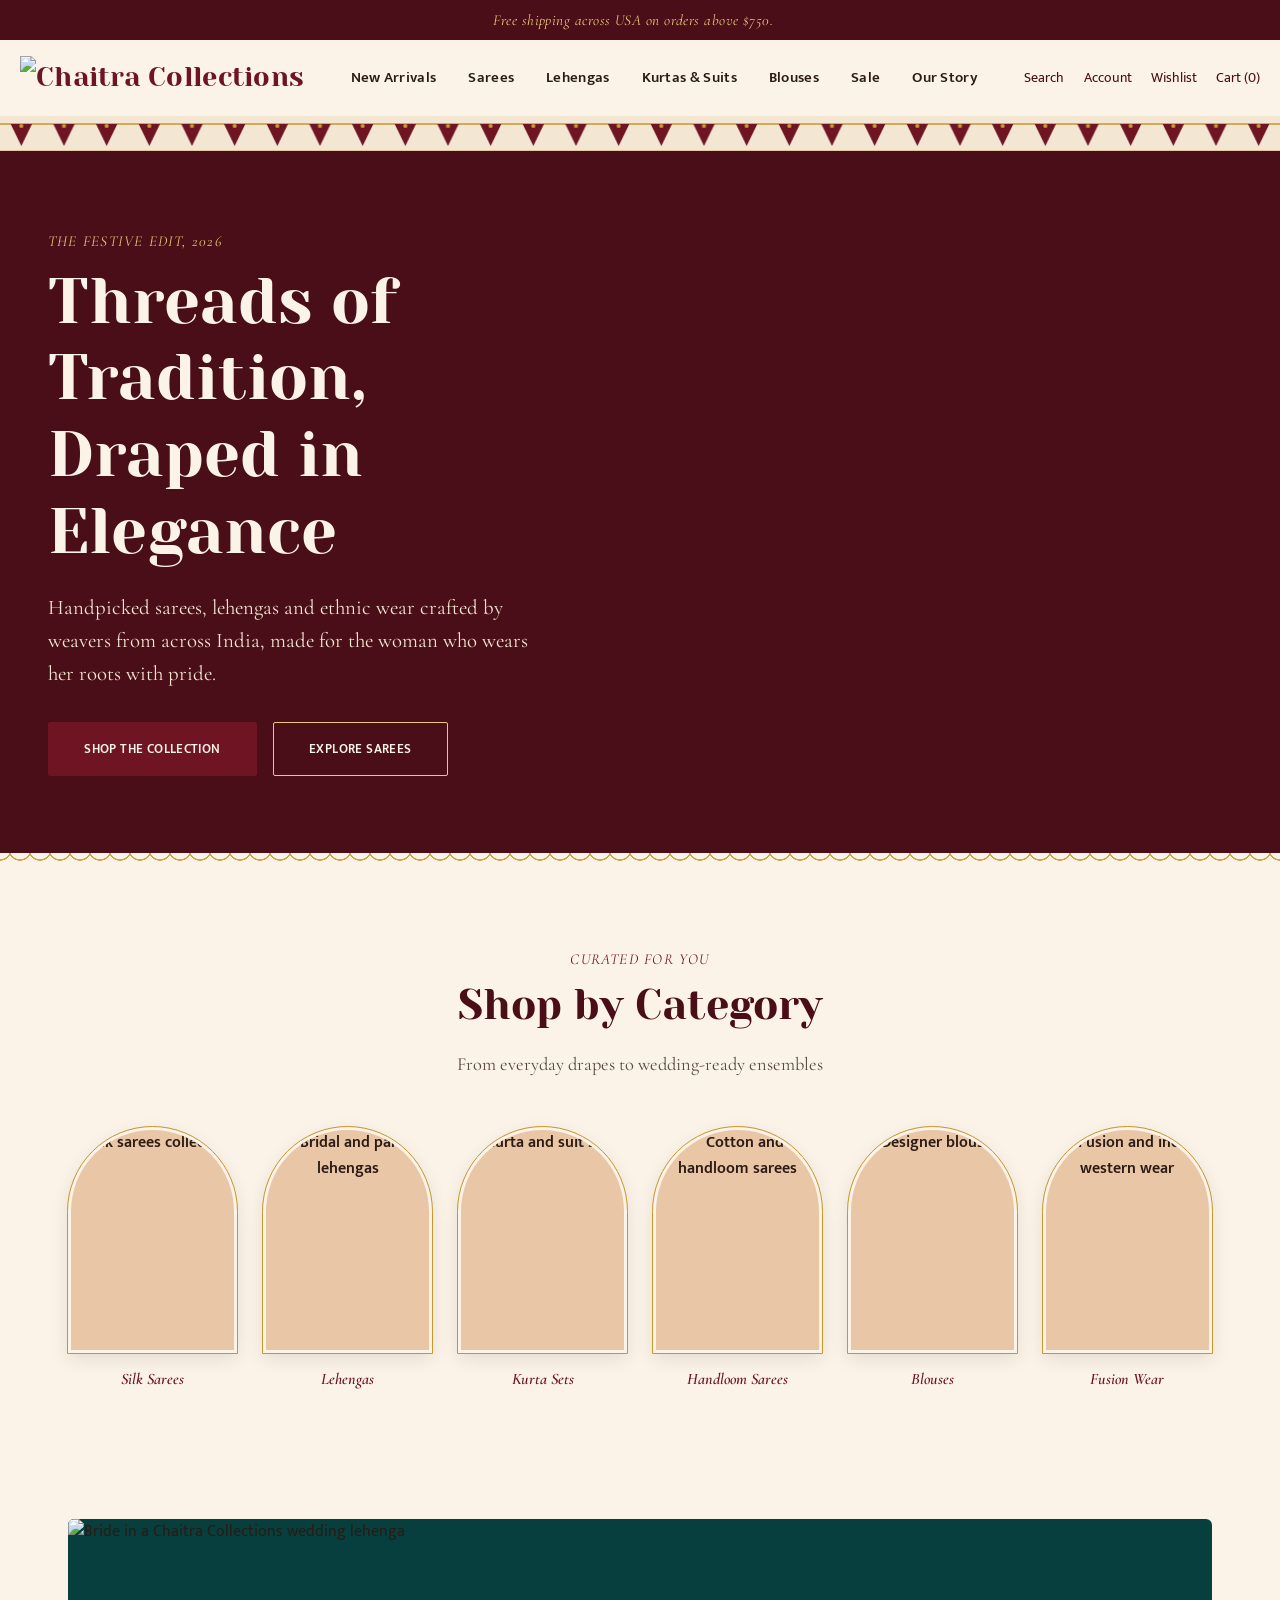
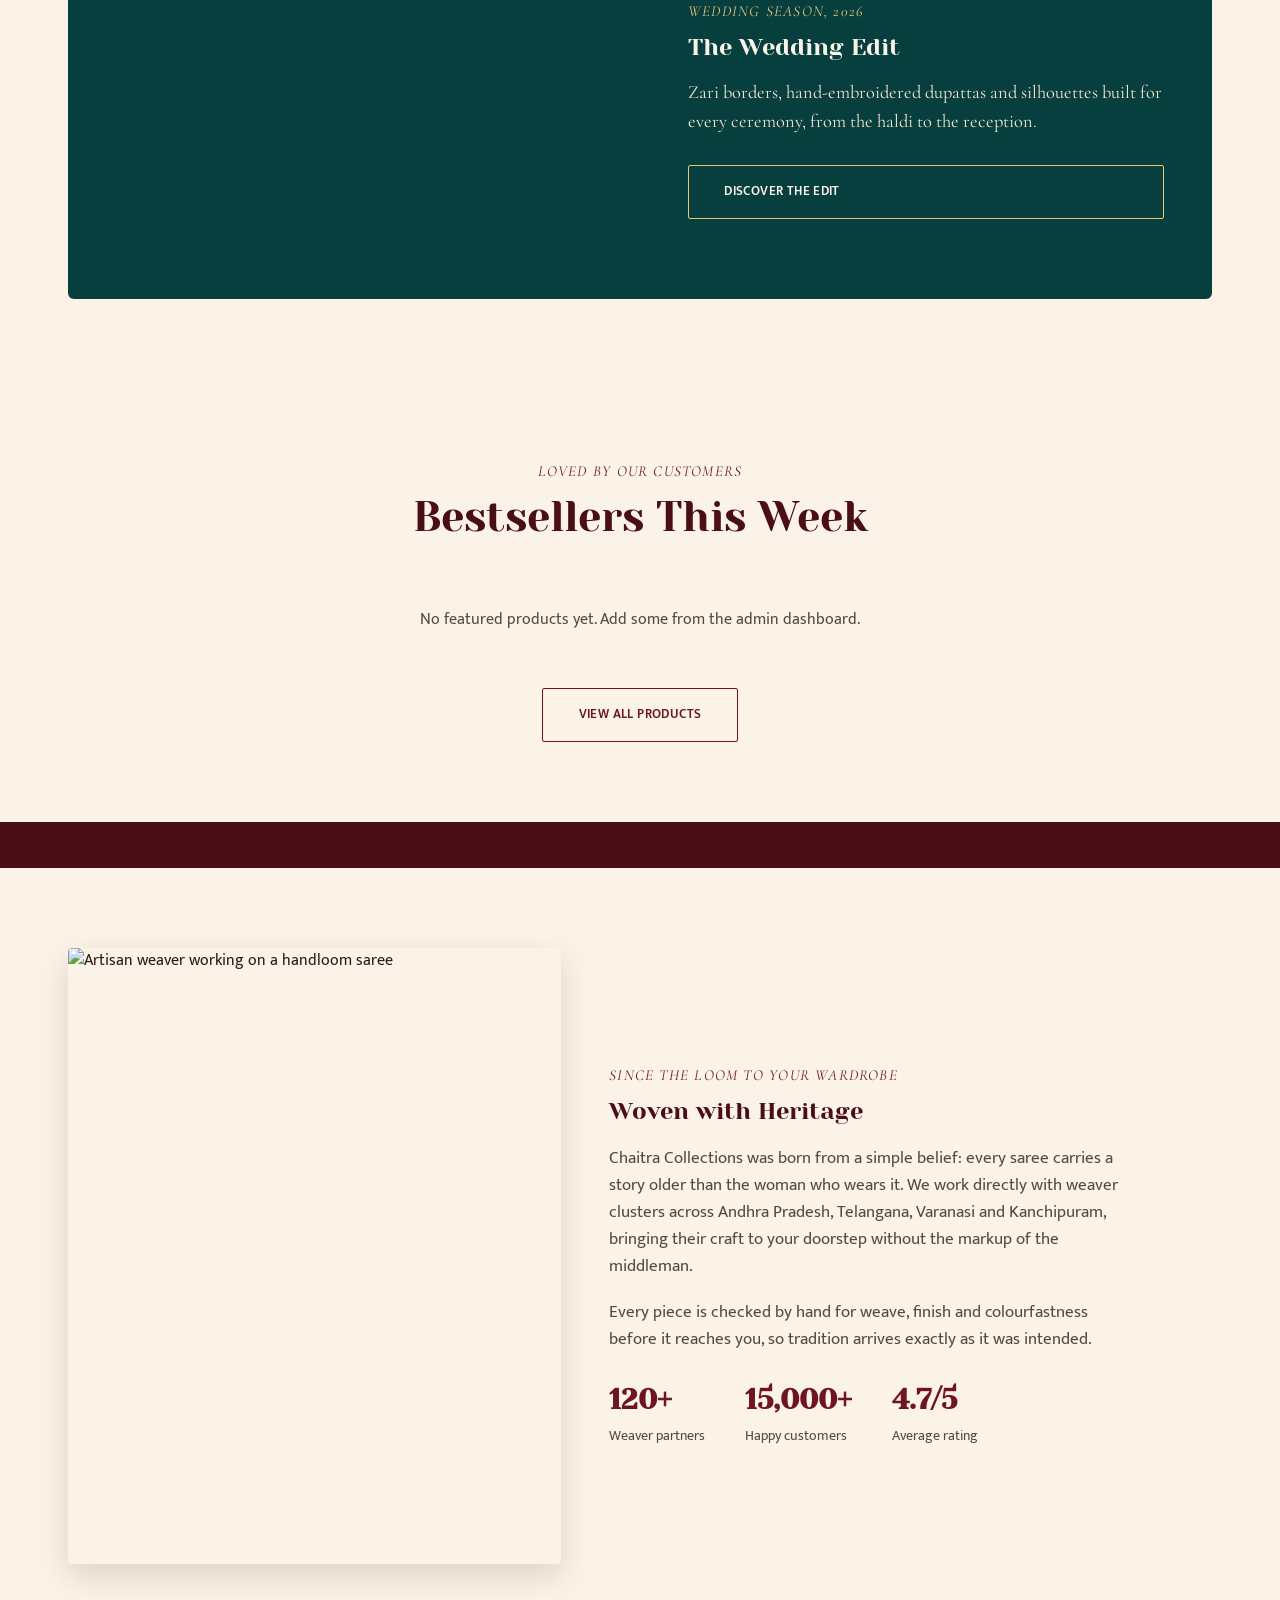
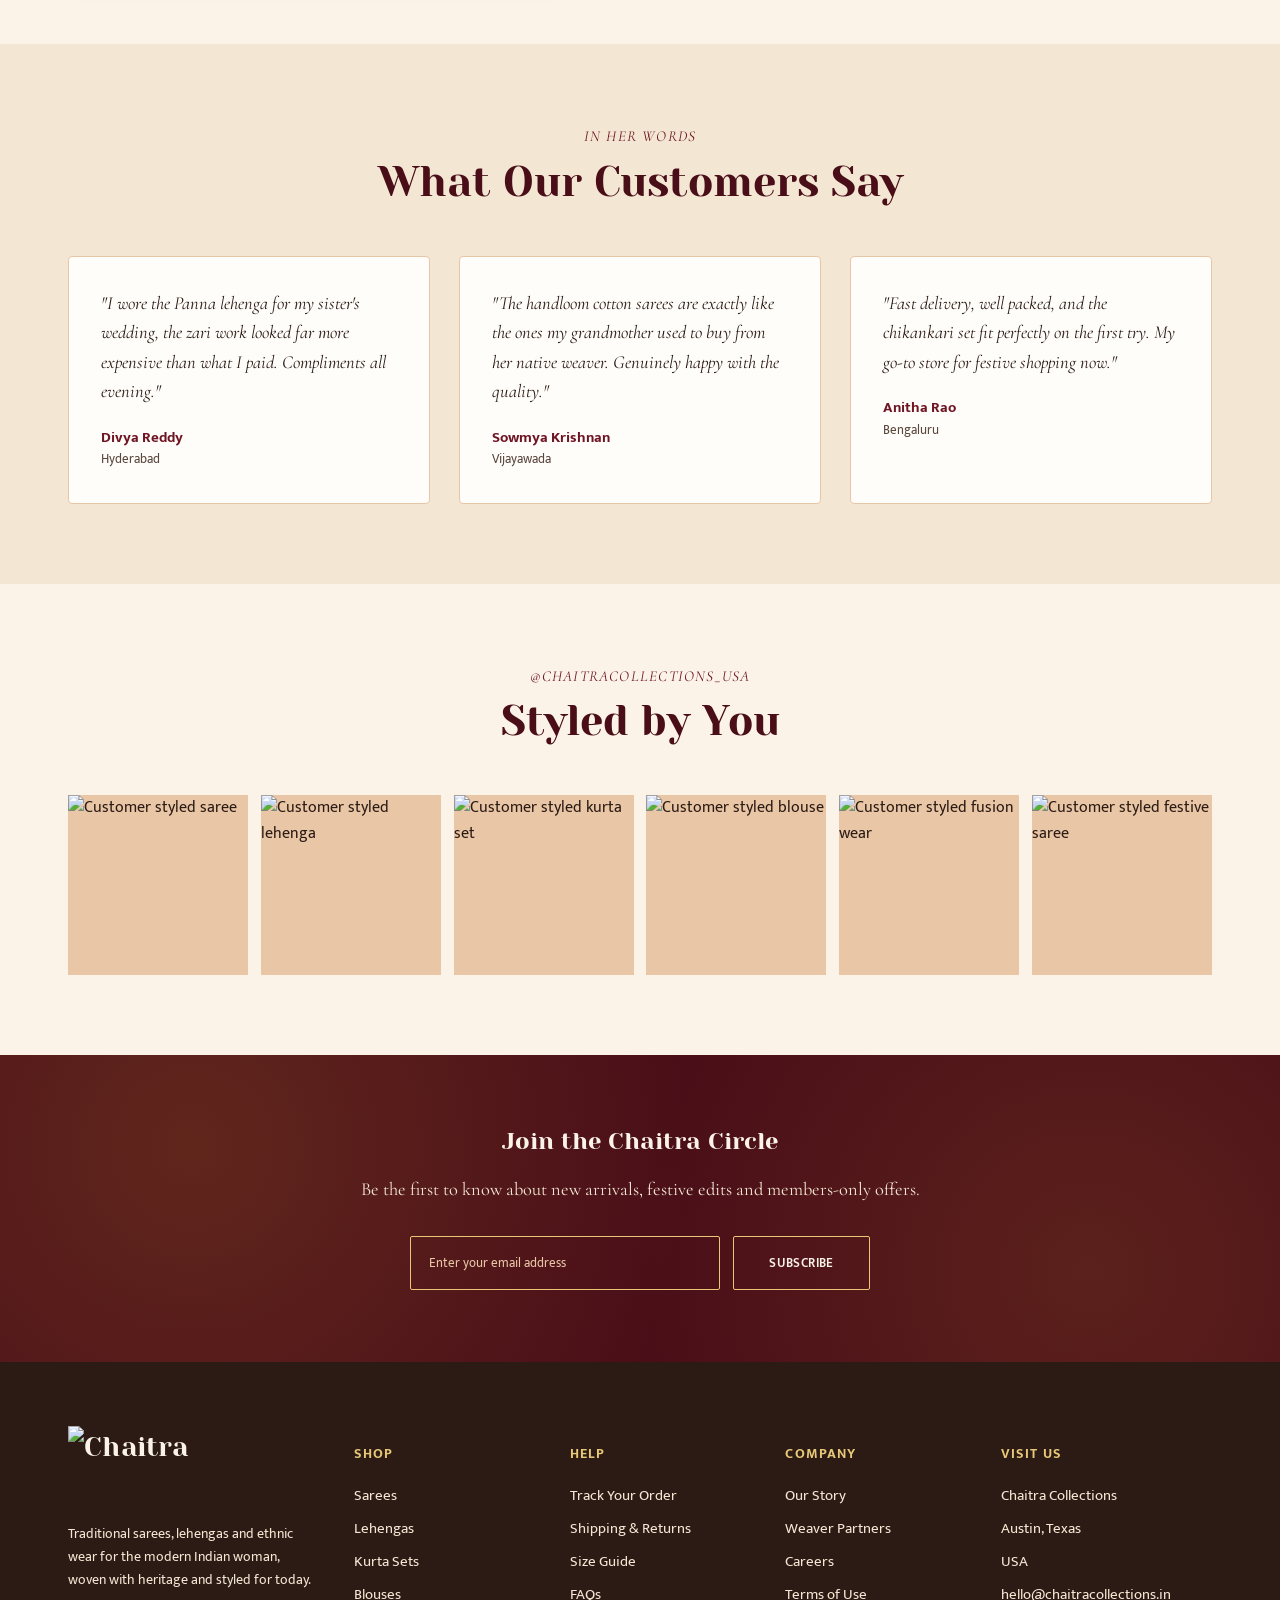
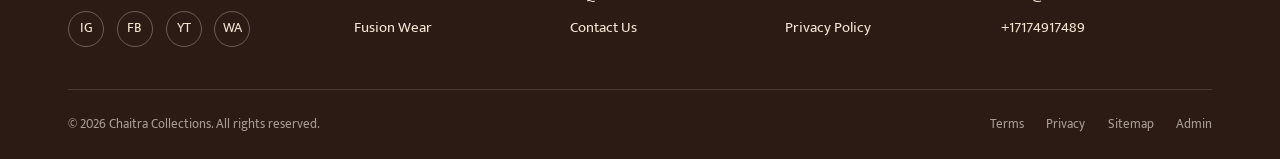
==== commit 7359ef48: "Update index.html" ====
--- a/index.html
+++ b/index.html
@@ -12,7 +12,7 @@
 <body>
 
 <!-- Announcement strip -->
-<div class="announce-strip">Free shipping across USA on orders above $750. &nbsp;|&nbsp;</div>
+<div class="announce-strip">Free shipping across USA on orders above $750. &nbsp;&nbsp;</div>
 
 <!-- Header -->
 <header class="site-header">
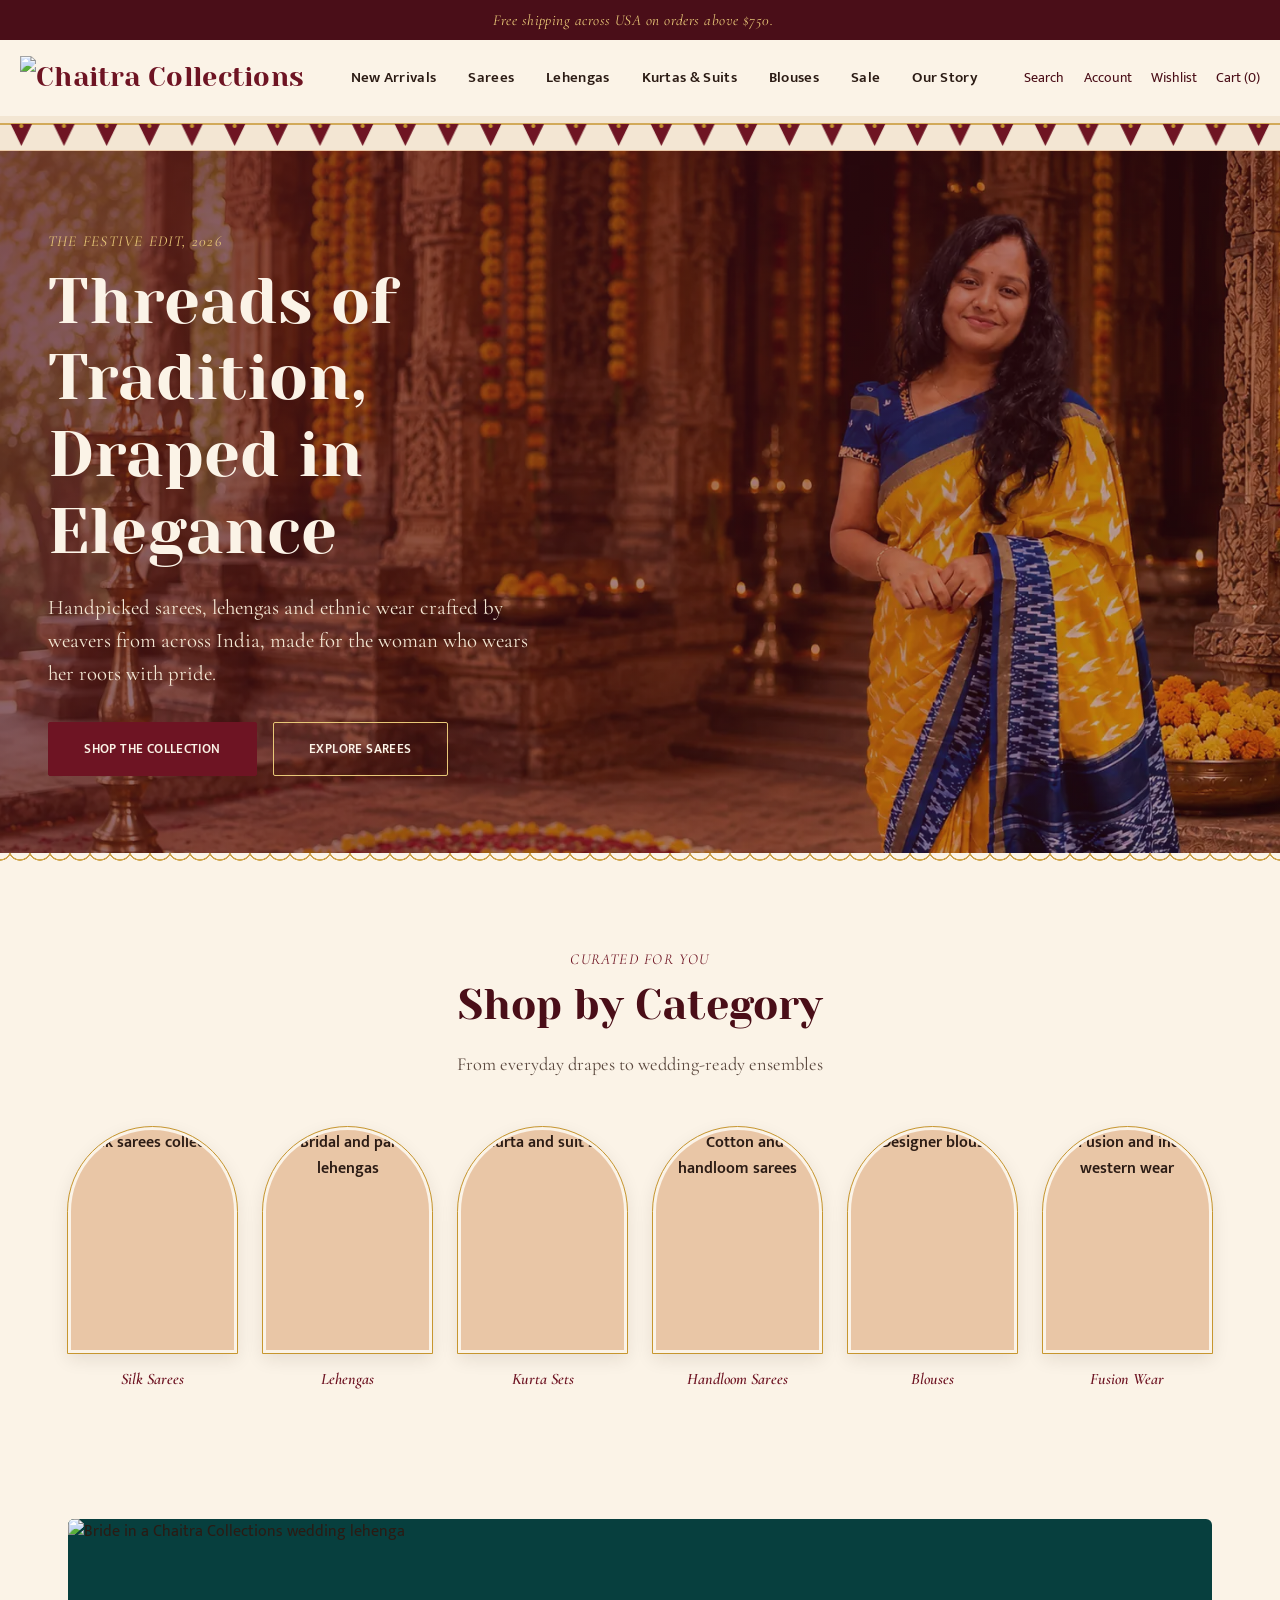
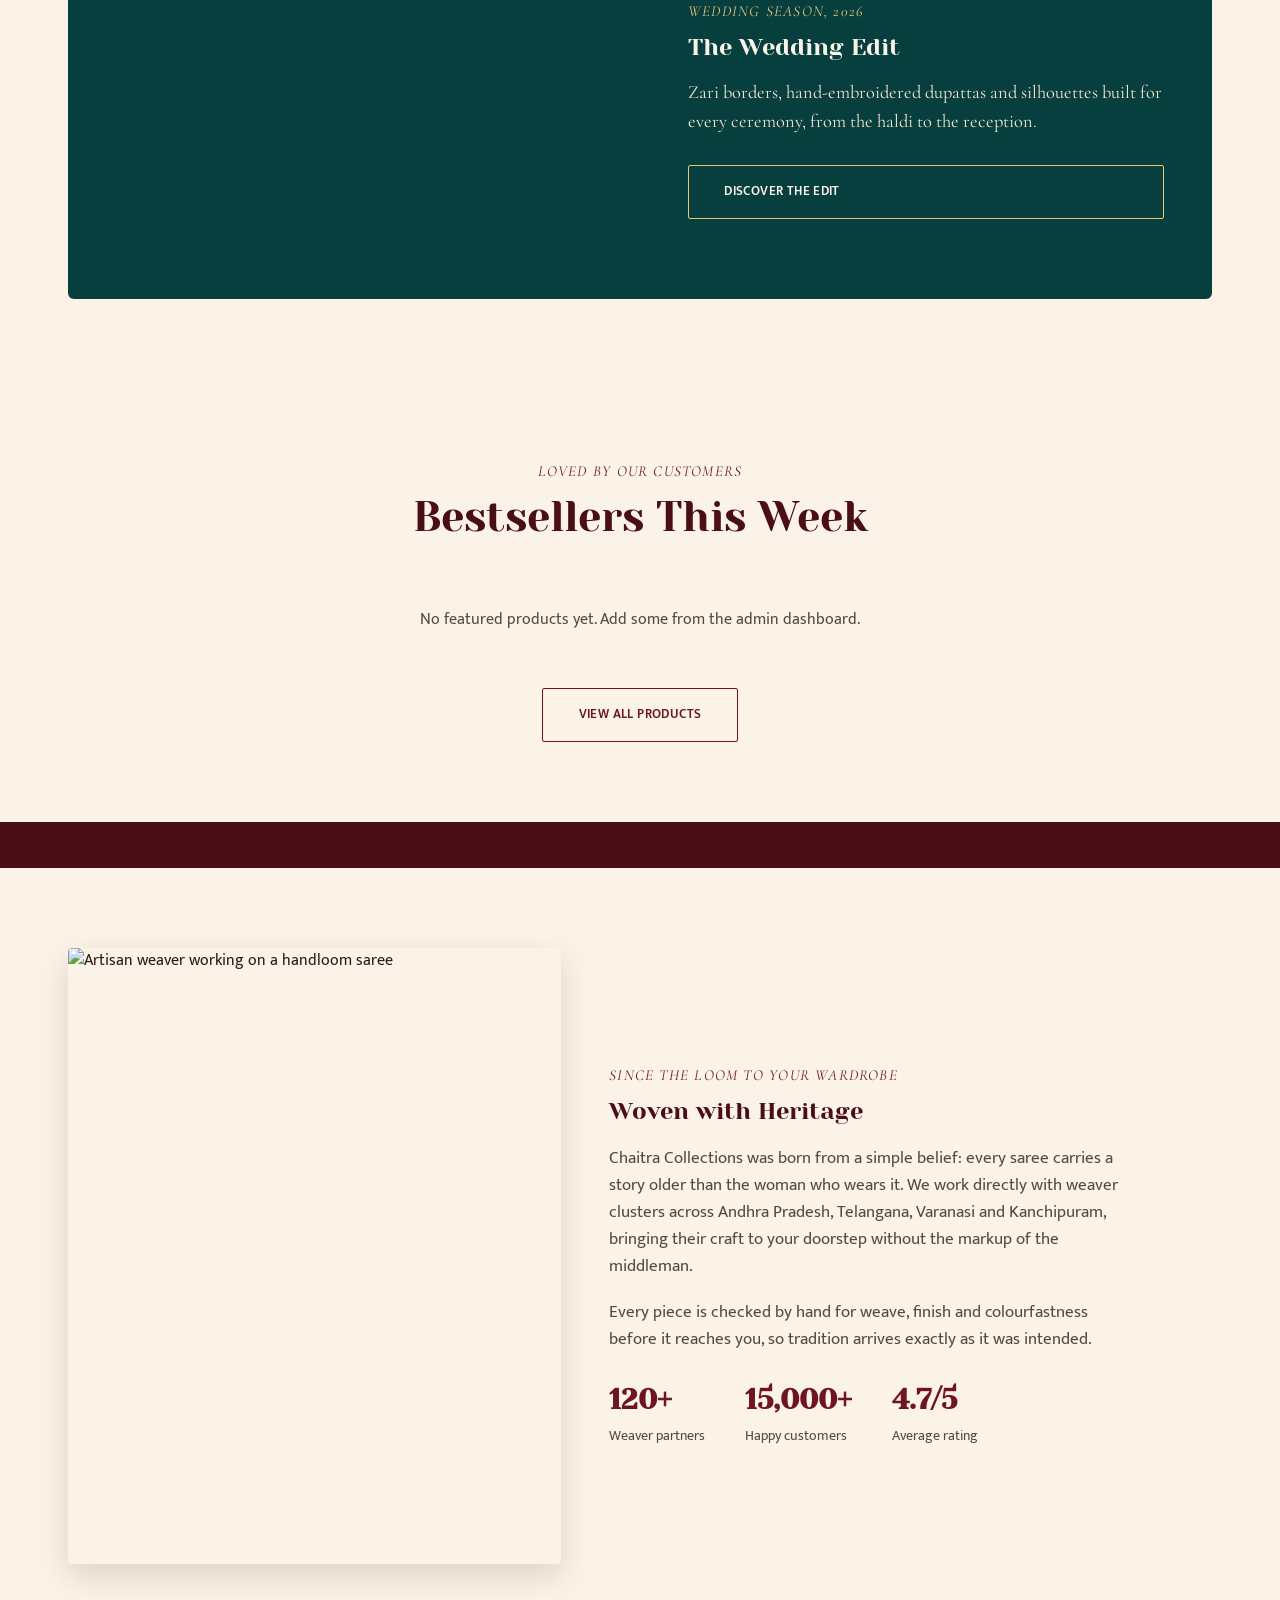
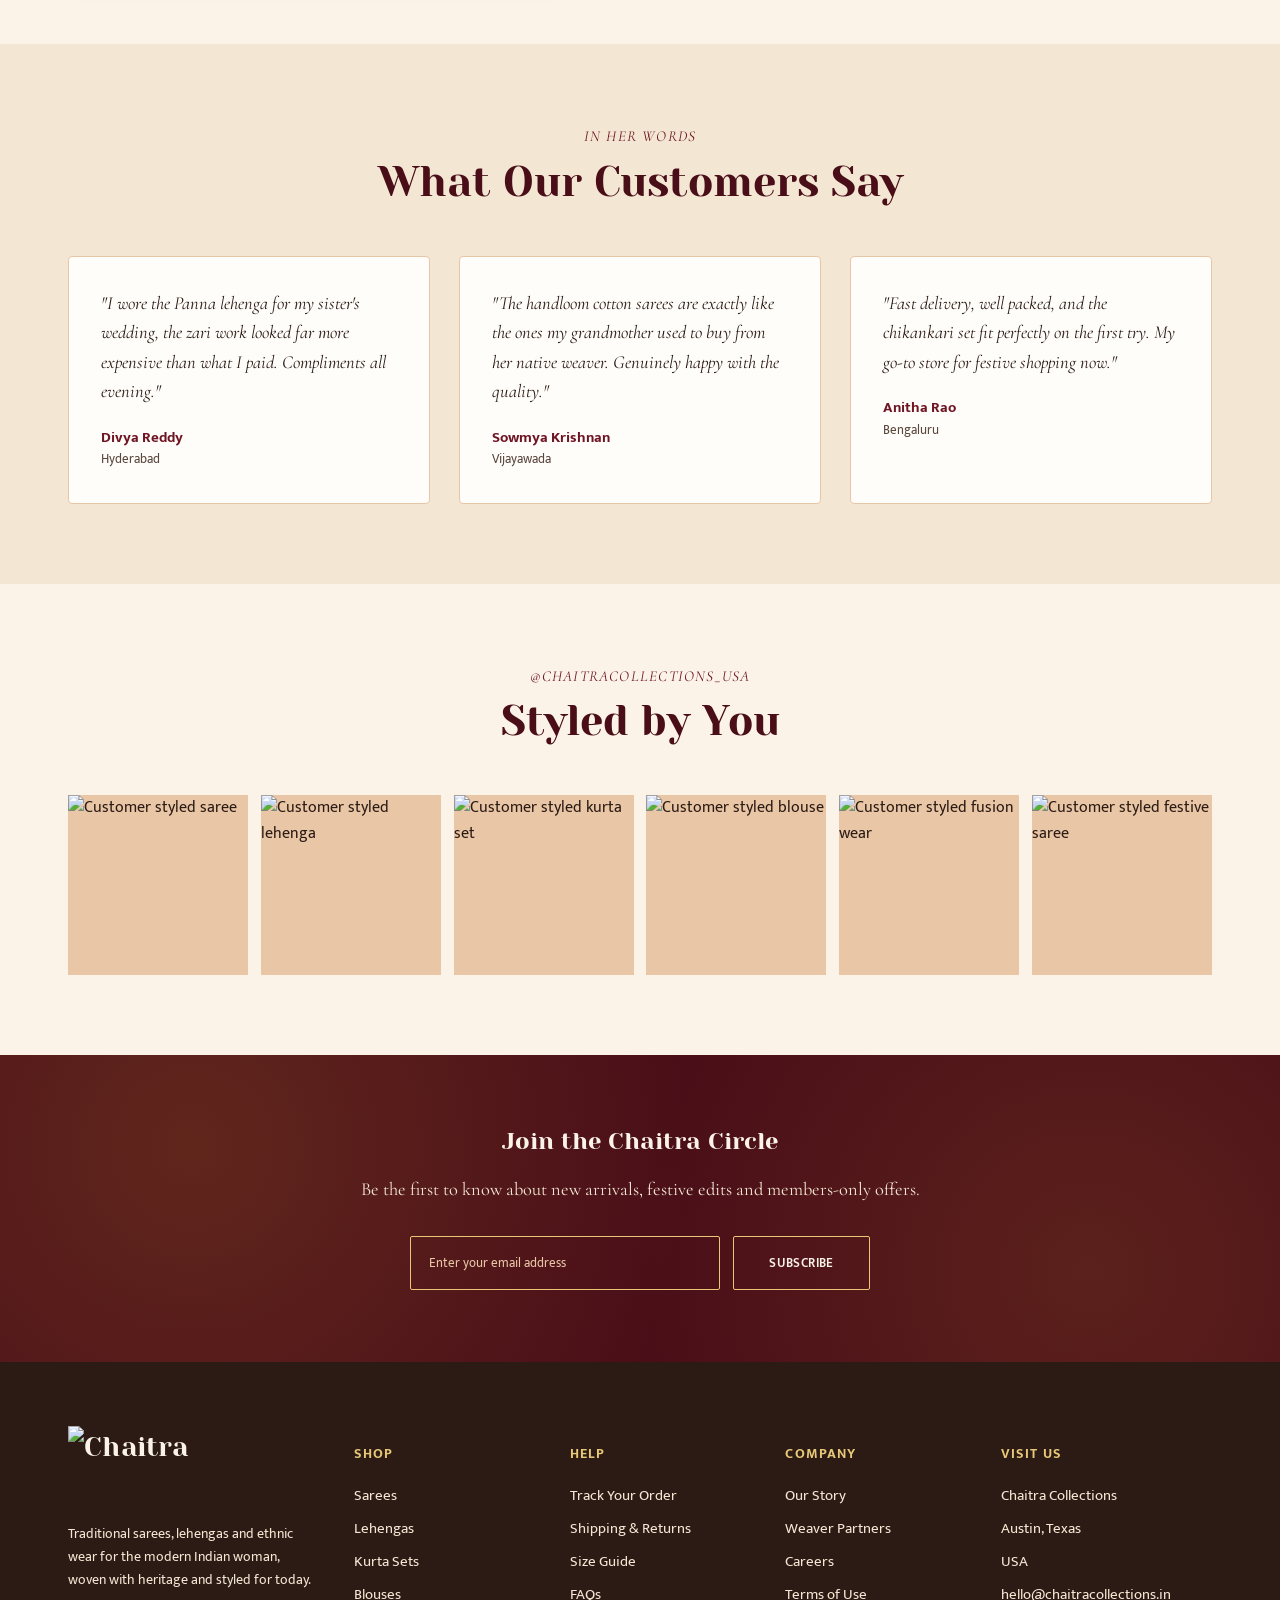
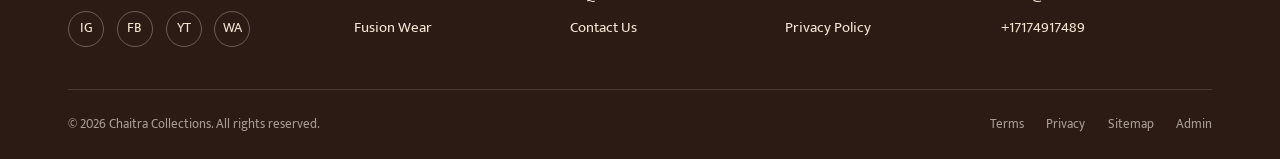
==== commit 7fdbf119: "Update index.html" ====
--- a/index.html
+++ b/index.html
@@ -18,7 +18,7 @@
 <header class="site-header">
   <div class="container nav-row">
     <a href="index.html" class="logo">
-      <img src="https://res.cloudinary.com/loxmaejx/image/upload/v1784742708/CHAITRA_COLLECTIONS_fuhpnd.png" alt="Chaitra Collections">
+      <img src="https://res.cloudinary.com/loxmaejx/image/upload/f_auto,q_auto/v1784742708/CHAITRA_COLLECTIONS_fuhpnd.png" alt="Chaitra Collections">
     </a>
 
     <nav aria-label="Primary">
@@ -87,37 +87,37 @@
       <div class="category-row">
         <a href="shop.html" class="category-card">
           <div class="category-arch">
-            <img src="https://res.cloudinary.com/loxmaejx/image/upload/v1784742944/silky_wear_jer1se.jpg" alt="Silk sarees collection">
+            <img src="https://res.cloudinary.com/loxmaejx/image/upload/f_auto,q_auto/v1784742944/silky_wear_jer1se.jpg" alt="Silk sarees collection">
           </div>
           <span>Silk Sarees</span>
         </a>
         <a href="shop.html" class="category-card">
           <div class="category-arch">
-            <img src="https://res.cloudinary.com/loxmaejx/image/upload/v1784742944/Royal_Pink_Gold_Lehenga_Saree_Look_Bridal_Reception_Outfit_Inspiration_p0xczi.jpg" alt="Bridal and party lehengas">
+            <img src="https://res.cloudinary.com/loxmaejx/image/upload/f_auto,q_auto/v1784742944/Royal_Pink_Gold_Lehenga_Saree_Look_Bridal_Reception_Outfit_Inspiration_p0xczi.jpg" alt="Bridal and party lehengas">
           </div>
           <span>Lehengas</span>
         </a>
         <a href="shop.html" class="category-card">
           <div class="category-arch">
-            <img src="https://res.cloudinary.com/loxmaejx/image/upload/v1784742943/Aari_Dori_Pearl_Embroidery__The_RANG_Edit_mbegpk.jpg" alt="Kurta and suit sets">
+            <img src="https://res.cloudinary.com/loxmaejx/image/upload/f_auto,q_auto/v1784742943/Aari_Dori_Pearl_Embroidery__The_RANG_Edit_mbegpk.jpg" alt="Kurta and suit sets">
           </div>
           <span>Kurta Sets</span>
         </a>
         <a href="shop.html" class="category-card">
           <div class="category-arch">
-            <img src="https://res.cloudinary.com/loxmaejx/image/upload/v1784742943/Gadwal_Handloom_pure_silk_sarees_in_rare_colors_and_ready_to_wear_blouse_with_embroidered_blouse_fits_up_to_32_-46_saree_is_ready_fall_pico_lbsdwd.jpg" alt="Cotton and handloom sarees">
+            <img src="https://res.cloudinary.com/loxmaejx/image/upload/f_auto,q_auto/v1784742943/Gadwal_Handloom_pure_silk_sarees_in_rare_colors_and_ready_to_wear_blouse_with_embroidered_blouse_fits_up_to_32_-46_saree_is_ready_fall_pico_lbsdwd.jpg" alt="Cotton and handloom sarees">
           </div>
           <span>Handloom Sarees</span>
         </a>
         <a href="shop.html" class="category-card">
           <div class="category-arch">
-            <img src="https://res.cloudinary.com/loxmaejx/image/upload/v1784742941/Beautiful_and_Stylish_Blouse_Back_Design_for_Brides_ofwxdy.jpg" alt="Designer blouses">
+            <img src="https://res.cloudinary.com/loxmaejx/image/upload/f_auto,q_auto/v1784742941/Beautiful_and_Stylish_Blouse_Back_Design_for_Brides_ofwxdy.jpg" alt="Designer blouses">
           </div>
           <span>Blouses</span>
         </a>
         <a href="shop.html" class="category-card">
           <div class="category-arch">
-            <img src="https://res.cloudinary.com/loxmaejx/image/upload/v1784742942/Nupur_Kanoi_aihuoh.jpg" alt="Fusion and indo-western wear">
+            <img src="https://res.cloudinary.com/loxmaejx/image/upload/f_auto,q_auto/v1784742942/Nupur_Kanoi_aihuoh.jpg" alt="Fusion and indo-western wear">
           </div>
           <span>Fusion Wear</span>
         </a>
@@ -131,7 +131,7 @@
   <section class="section" style="padding-top: 0;">
     <div class="container">
       <div class="split-banner">
-        <img src="https://res.cloudinary.com/loxmaejx/image/upload/v1784743157/Velvet_blouse-u_mattomme_comeback_ide_embroidery_jothe_fire_look_guaranteed_VelvetBlouse_Embroi_n5fp6k.jpg" alt="Bride in a Chaitra Collections wedding lehenga">
+        <img src="https://res.cloudinary.com/loxmaejx/image/upload/f_auto,q_auto/v1784743157/Velvet_blouse-u_mattomme_comeback_ide_embroidery_jothe_fire_look_guaranteed_VelvetBlouse_Embroi_n5fp6k.jpg" alt="Bride in a Chaitra Collections wedding lehenga">
         <div class="split-banner-copy">
           <span class="eyebrow">Wedding Season, 2026</span>
           <h2>The Wedding Edit</h2>
@@ -166,7 +166,7 @@
   <section class="section">
     <div class="container heritage">
       <div class="heritage-media">
-        <img src="https://res.cloudinary.com/loxmaejx/image/upload/v1784743513/handwoven_heritage_preserved_by_milan_silk_and_sarees_gy4nl2.jpg" alt="Artisan weaver working on a handloom saree">
+        <img src="https://res.cloudinary.com/loxmaejx/image/upload/f_auto,q_auto/v1784743513/handwoven_heritage_preserved_by_milan_silk_and_sarees_gy4nl2.jpg" alt="Artisan weaver working on a handloom saree">
       </div>
       <div class="heritage-copy">
         <span class="eyebrow">Since the loom to your wardrobe</span>
@@ -217,12 +217,12 @@
         <h2>Styled by You</h2>
       </div>
       <div class="insta-grid">
-        <a><img src="https://res.cloudinary.com/loxmaejx/image/upload/v1784997972/WhatsApp_Image_2026-07-24_at_10.43.46_PM_k0rudm.jpg" alt="Customer styled saree"></a>
-        <a><img src="https://res.cloudinary.com/loxmaejx/image/upload/v1784997973/WhatsApp_Image_2026-07-25_at_9.30.21_PM_xlizim.jpg" alt="Customer styled lehenga"></a>
-        <a><img src="https://res.cloudinary.com/loxmaejx/image/upload/v1784997972/WhatsApp_Image_2026-07-22_at_11.57.59_AM_xwdz6g.jpg" alt="Customer styled kurta set"></a>
-        <a><img src="https://res.cloudinary.com/loxmaejx/image/upload/v1784997973/WhatsApp_Image_2026-07-24_at_10.43.45_PM_q5ag32.jpg" alt="Customer styled blouse"></a>
-        <a><img src="https://res.cloudinary.com/loxmaejx/image/upload/v1784743232/IMG_0918.JPG_1_wudzhz.jpg" alt="Customer styled fusion wear"></a>
-        <a><img src="https://res.cloudinary.com/loxmaejx/image/upload/v1784743287/WhatsApp_Image_2026-07-16_at_4.27.20_PM_s2uqmx.jpg" alt="Customer styled festive saree"></a>
+        <a><img src="https://res.cloudinary.com/loxmaejx/image/upload/f_auto,q_auto/v1784997972/WhatsApp_Image_2026-07-24_at_10.43.46_PM_k0rudm.jpg" alt="Customer styled saree"></a>
+        <a><img src="https://res.cloudinary.com/loxmaejx/image/upload/f_auto,q_auto/v1784997973/WhatsApp_Image_2026-07-25_at_9.30.21_PM_xlizim.jpg" alt="Customer styled lehenga"></a>
+        <a><img src="https://res.cloudinary.com/loxmaejx/image/upload/f_auto,q_auto/v1784997972/WhatsApp_Image_2026-07-22_at_11.57.59_AM_xwdz6g.jpg" alt="Customer styled kurta set"></a>
+        <a><img src="https://res.cloudinary.com/loxmaejx/image/upload/f_auto,q_auto/v1784997973/WhatsApp_Image_2026-07-24_at_10.43.45_PM_q5ag32.jpg" alt="Customer styled blouse"></a>
+        <a><img src="https://res.cloudinary.com/loxmaejx/image/upload/f_auto,q_auto/v1784743232/IMG_0918.JPG_1_wudzhz.jpg" alt="Customer styled fusion wear"></a>
+        <a><img src="https://res.cloudinary.com/loxmaejx/image/upload/f_auto,q_auto/v1784743287/WhatsApp_Image_2026-07-16_at_4.27.20_PM_s2uqmx.jpg" alt="Customer styled festive saree"></a>
       </div>
     </div>
   </section>
@@ -247,7 +247,7 @@
     <div class="footer-grid">
       <div class="footer-brand">
         <a href="index.html" class="logo">
-          <img src="https://res.cloudinary.com/loxmaejx/image/upload/v1784743714/CHAITRA_COLLECTIONS_1_xwufh3.png" alt="Chaitra Collections">
+          <img src="https://res.cloudinary.com/loxmaejx/image/upload/f_auto,q_auto/v1784743714/CHAITRA_COLLECTIONS_1_xwufh3.png" alt="Chaitra Collections">
         </a>
         <p>Traditional sarees, lehengas and ethnic wear for the modern Indian woman, woven with heritage and styled for today.</p>
         <div class="footer-social">
--- a/styles.css
+++ b/styles.css
@@ -131,6 +131,8 @@
 .site-header {
   background: var(--ivory);
   border-bottom: 1px solid var(--blush);
+  position: relative;
+  z-index: 200;
 }
 
 .nav-row {
@@ -219,9 +221,14 @@
   display: none;
   background: none;
   border: none;
-  font-size: 1.5rem;
+  font-size: 1.6rem;
+  line-height: 1;
   color: var(--maroon-deep);
   cursor: pointer;
+  padding: 0.6rem;
+  min-width: 44px;
+  min-height: 44px;
+  margin: -0.6rem;
 }
 
 /* Bunting / toran garland under the header */
@@ -284,7 +291,7 @@
   display: flex;
   align-items: center;
   background: linear-gradient(120deg, rgba(74,14,24,0.72), rgba(74,14,24,0.30)),
-              url("https://res.cloudinary.com/loxmaejx/image/upload/v1784742007/ChatGPT_Image_Jul_22_2026_11_08_19_PM_uowbv6.png") center/cover no-repeat;
+              url("hero-bg.webp") center/cover no-repeat;
   background-color: var(--maroon-deep);
 }
 
@@ -886,7 +893,7 @@
     border-bottom: 1px solid var(--blush);
     box-shadow: var(--shadow-card);
   }
-  .nav-links.nav-links--open { display: flex; }
+  .nav-links.nav-links--open { display: flex; z-index: 250; }
   .nav-links li { width: 100%; }
   .nav-links a { display: block; padding: 0.7rem 0; }
   .site-header { position: relative; }
